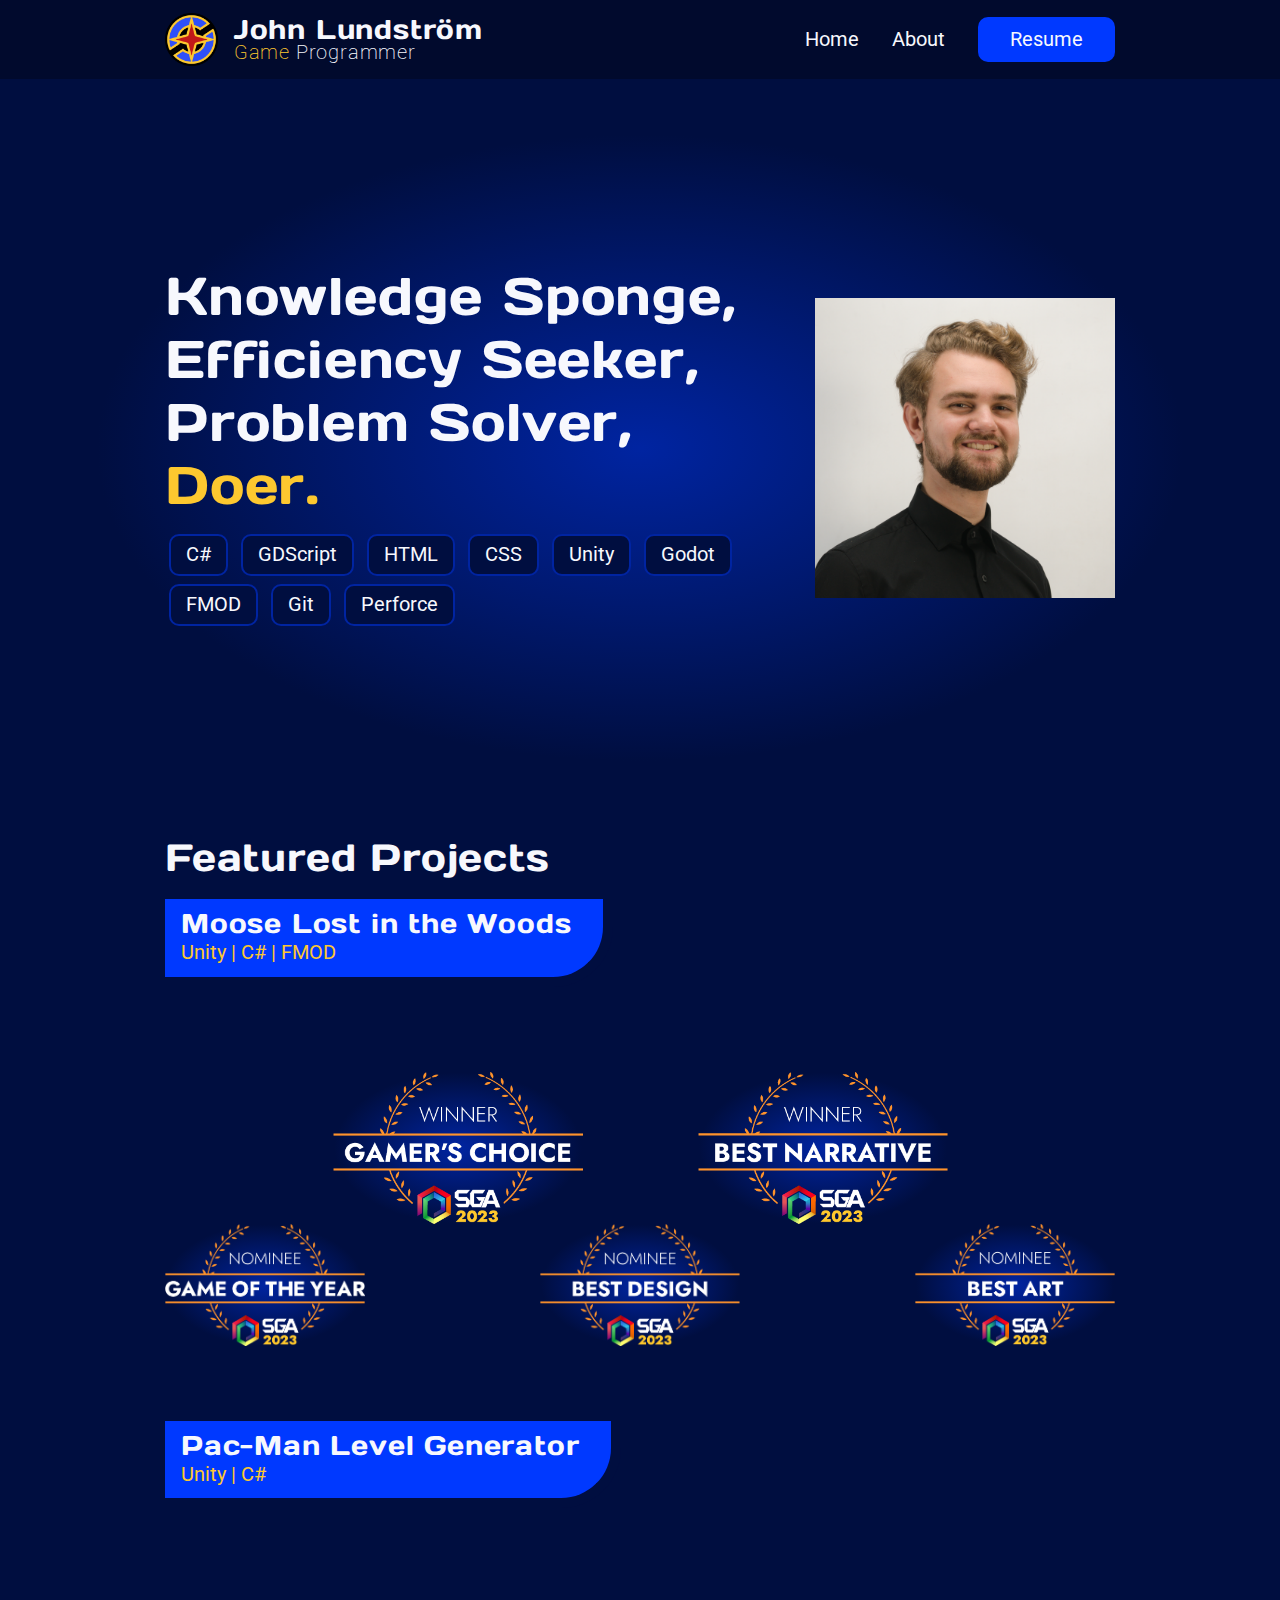
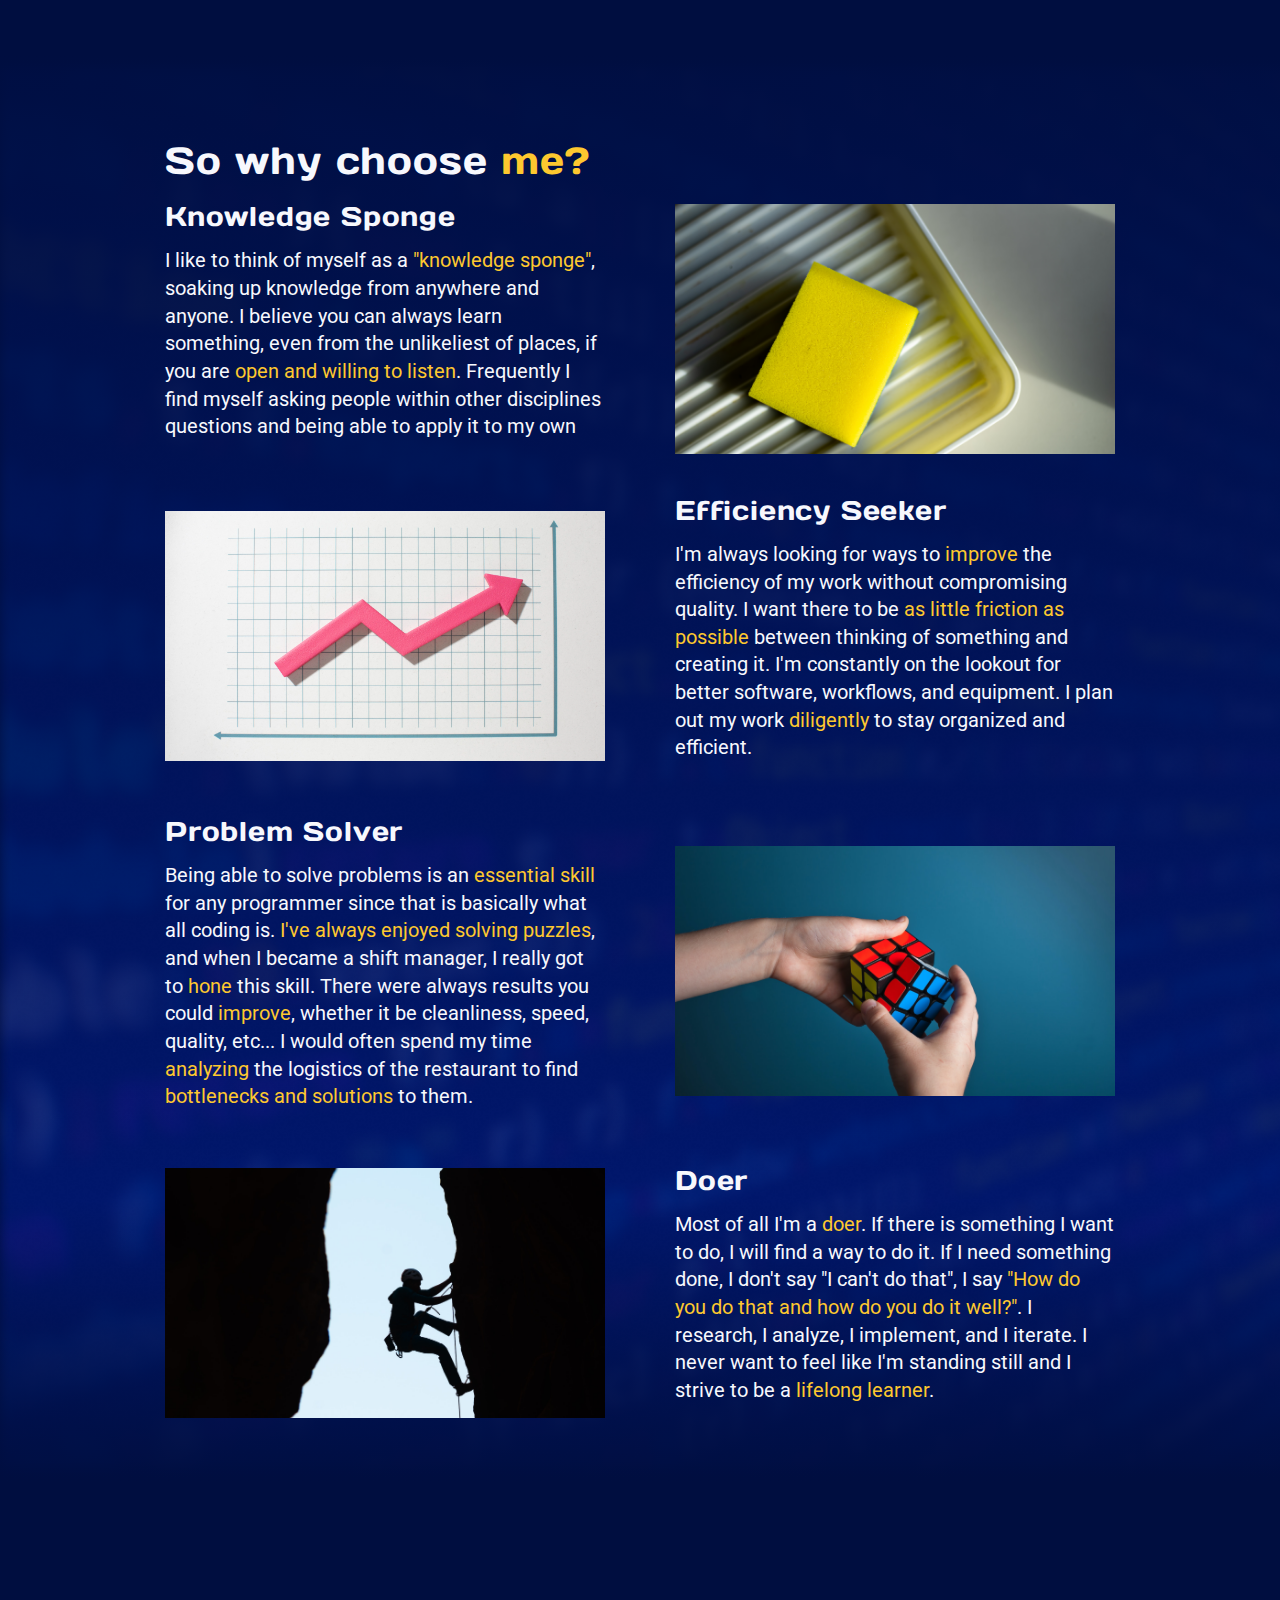
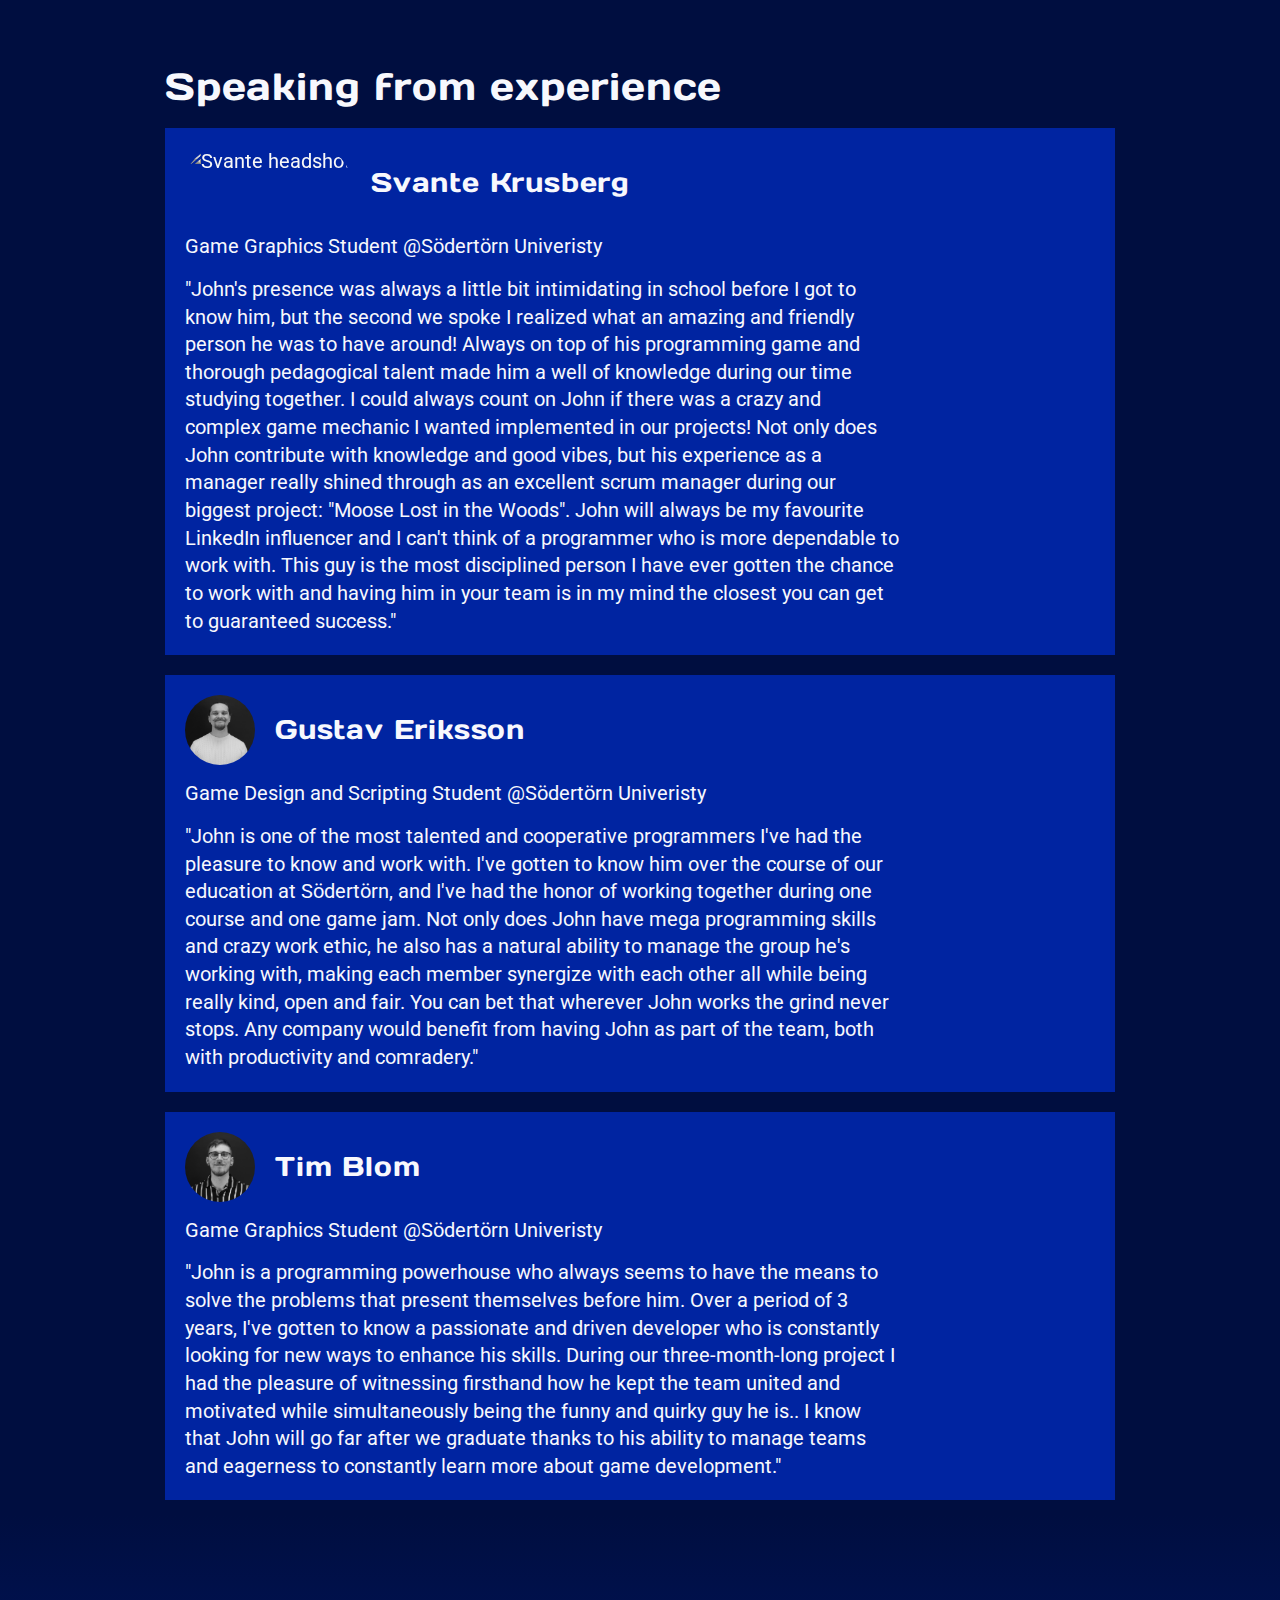
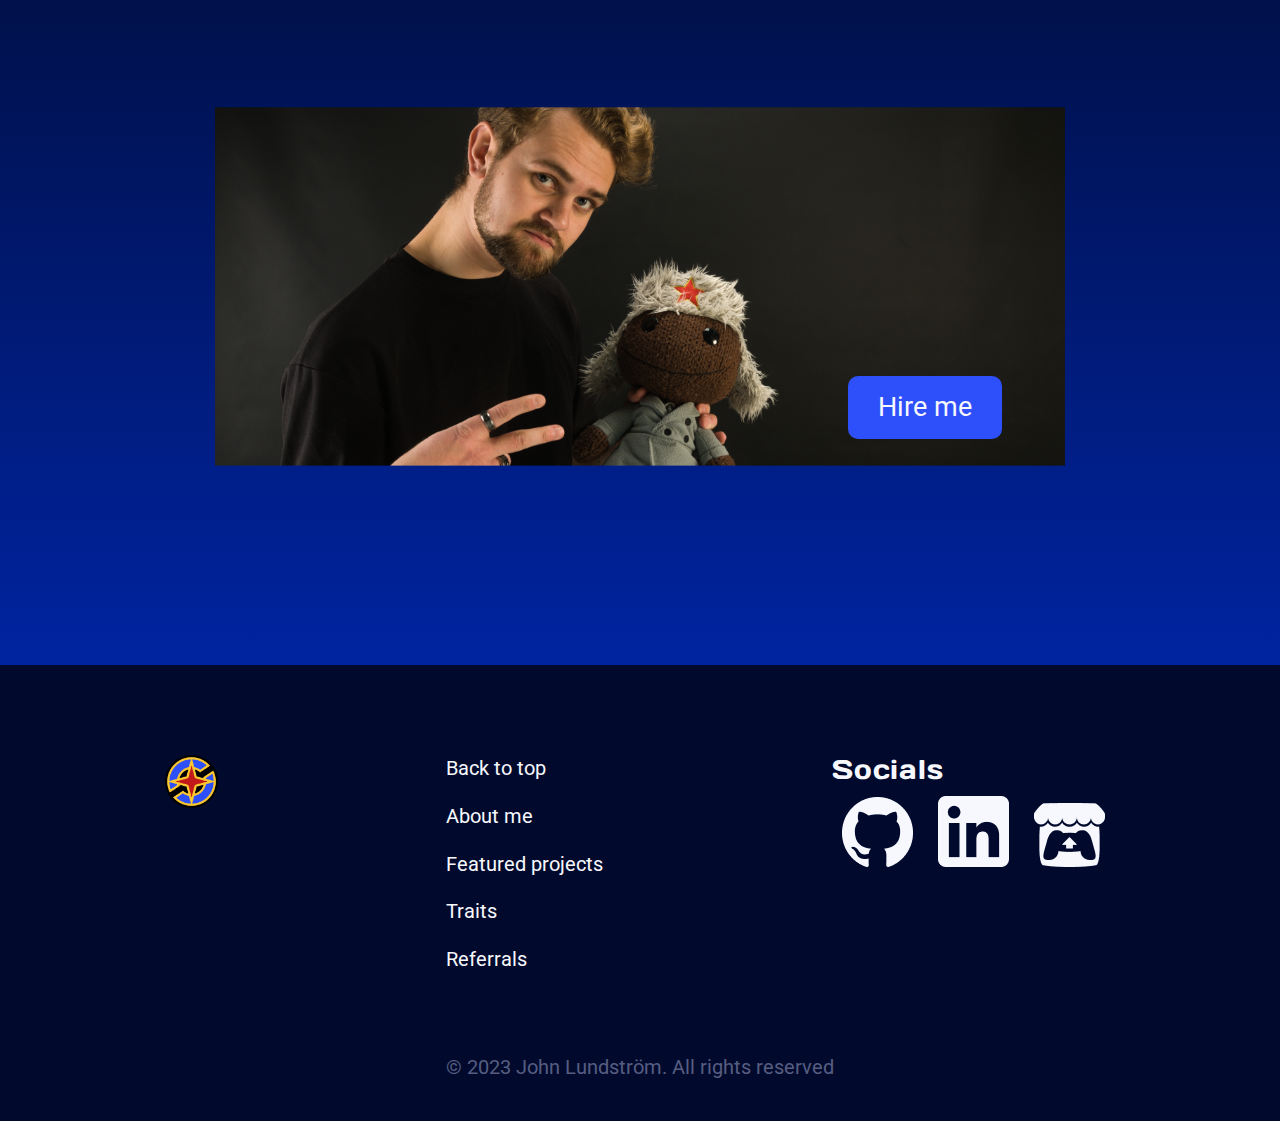
==== index.html @ 56e99b8e "Added Website files" ====
<!DOCTYPE html>
<html lang="en">
  <head>
    <meta charset="UTF-8" />
    <meta name="viewport" content="width=device-width, initial-scale=1.0" />
    <title>John Lundström | Game Programmer - Portfolio</title>
    <link rel="stylesheet" href="main.css" />
    <link rel="icon" type="img/x-icon" href="img/Jonicles_Favicon.png" />
  </head>
  <body>
    <header id="top">
      <div class="header-flex default-margin">
        <div class="header-left">
          <img
            class="logo"
            src="img/Jonicles_Favicon.png"
            alt="Jonicles Logo"
          />
          <h1>
            <a class="header-title">John Lundström</a>
            <a class="header-paragraph"><em>Game</em> Programmer</a>
          </h1>
        </div>
        <nav class="header-nav">
          <ul class="navigation-links">
            <li class="navigation-link" id="Home">
              <a class="nav-link-content" href="index.html">Home</a>
            </li>
            <li class="navigation-link" id="About">
              <a class="nav-link-content" href="about.html">About</a>
            </li>
            <li class="navigation-link" id="Resume">
              <a
                class="resume-button"
                href="Resume-John_Lundström.pdf"
                target="_blank"
                >Resume</a
              >
            </li>
          </ul>
        </nav>
      </div>
    </header>
    <main>
      <section class="hero-section">
        <div class="default-margin hero-flex">
          <div class="skills-container">
            <h2>
              <a class="main-value-words">Knowledge Sponge,</a>
              <a class="main-value-words">Efficiency Seeker,</a>
              <a class="main-value-words">Problem Solver,</a>
              <a class="main-value-words"><em>Doer.</em></a>
            </h2>
            <ul class="tech-exp-units">
              <li class="tech-exp-unit">C#</li>
              <li class="tech-exp-unit">GDScript</li>
              <li class="tech-exp-unit">HTML</li>
              <li class="tech-exp-unit">CSS</li>
              <li class="tech-exp-unit">Unity</li>
              <li class="tech-exp-unit">Godot</li>
              <li class="tech-exp-unit">FMOD</li>
              <li class="tech-exp-unit">Git</li>
              <li class="tech-exp-unit">Perforce</li>
            </ul>
          </div>
          <p class="backup-title">Game Programmer</p>
          <img
            class="headshot"
            src="img/John/John-Profile.png"
            alt="Photograph of a smiling John Lundström"
          />
          <p class="backup-name">John Lundström</p>
        </div>
      </section>
      <section class="featured-projects default-margin" id="featuredprojects">
        <h3>Featured Projects</h3>
        <ul class="project-list">
          <li class="project moose">
            <a href="mooselostinthewoods.html">
              <video class="featured-project-video" autoplay muted loop>
                <source src="vid/Moose-Project_Video.mp4" />
                Your browser does not support the video tag.
              </video>
              <div class="project-info">
                <h4 class="project-title">Moose Lost in the Woods</h4>
                <p class="project-tools">Unity | C# | FMOD</p>
              </div>
            </a>
            <div class="sga-prizes">
              <div class="sga-winners">
                <img
                  src="img/Misc/SGA-Gamers_Choice_Win.png"
                  alt="Gamer Choice Diploma"
                  class="sga-winner sga1"
                />
                <img
                  src="img/Misc/SGA-Best_Narrative_Win.png"
                  alt="Best Narrative Diploma"
                  class="sga-winner sga2"
                />
              </div>
              <div class="sga-nominees">
                <img
                  src="img/Misc/SGA-Game_of_the_Year_Nom.png"
                  alt="Game of the Year Diploma"
                  class="sga-nominee"
                />
                <img
                  src="img/Misc/SGA-Best_Design_Nom.png"
                  alt="Best Design Diploma"
                  class="sga-nominee"
                />
                <img
                  src="img/Misc/SGA-Best_Art_Nom.png"
                  alt="Best Art Diploma"
                  class="sga-nominee"
                />
              </div>
            </div>
          </li>
          <li class="project">
            <a href="pacmanlevelgenerator.html">
              <video class="featured-project-video" autoplay muted loop>
                <source src="vid/Pacman-Project_Video.mp4" />
                Your browser does not support the video tag.
              </video>
              <div class="project-info">
                <h4 class="project-title">Pac-Man Level Generator</h4>
                <p class="project-tools">Unity | C#</p>
              </div>
            </a>
          </li>
        </ul>
      </section>
      <section class="technical-experience">
        <div class="default-margin">
          <hr class="top-exp-margin" />
          <h3 class="tech-exp-header" id="skills">
            So why choose <em>me?</em>
          </h3>
          <div class="tech-exp-section">
            <div>
              <h4 class="tech-exp-sub-header">Knowledge Sponge</h4>
              <p class="tech-exp-paragraph">
                I like to think of myself as a <em>"knowledge sponge"</em>,
                soaking up knowledge from anywhere and anyone. I believe you can
                always learn something, even from the unlikeliest of places, if
                you are <em>open and willing to listen</em>. Frequently I find
                myself asking people within other disciplines questions and
                being able to apply it to my own
              </p>
            </div>
            <img
              src="img/Misc/Tech_Exp-Sponge.png"
              alt="Kitchen Sponge"
              class="tech-exp-picture"
            />
          </div>
          <div class="tech-exp-section">
            <img
              src="img/Misc/Tech_Exp-Efficiency.jpg"
              alt="Tredning Graph"
              class="tech-exp-picture"
            />
            <div>
              <h4 class="tech-exp-sub-header">Efficiency Seeker</h4>
              <p class="tech-exp-paragraph">
                I'm always looking for ways to <em>improve</em> the efficiency
                of my work without compromising quality. I want there to be
                <em>as little friction as possible</em> between thinking of
                something and creating it. I'm constantly on the lookout for
                better software, workflows, and equipment. I plan out my work
                <em>diligently</em> to stay organized and efficient.
              </p>
            </div>
          </div>
          <div class="tech-exp-section">
            <div>
              <h4 class="tech-exp-sub-header">Problem Solver</h4>
              <p class="tech-exp-paragraph">
                Being able to solve problems is an <em>essential skill</em> for
                any programmer since that is basically what all coding is.
                <em>I've always enjoyed solving puzzles</em>, and when I became
                a shift manager, I really got to <em>hone</em> this skill. There
                were always results you could <em>improve</em>, whether it be
                cleanliness, speed, quality, etc... I would often spend my time
                <em>analyzing</em> the logistics of the restaurant to find
                <em>bottlenecks and solutions</em> to them.
              </p>
            </div>
            <img
              src="img/Misc/Tech_Exp-Problem.jpg"
              alt="Person solving Rubik's Cube"
              class="tech-exp-picture"
            />
          </div>
          <div class="tech-exp-section">
            <img
              src="img/Misc/Tech_Exp-Climb.png"
              alt="Climber climbing a rock surface"
              class="tech-exp-picture"
            />
            <div>
              <h4 class="tech-exp-sub-header">Doer</h4>
              <p class="tech-exp-paragraph">
                Most of all I'm a <em>doer</em>. If there is something I want to
                do, I will find a way to do it. If I need something done, I
                don't say "I can't do that", I say
                <em>"How do you do that and how do you do it well?"</em>. I
                research, I analyze, I implement, and I iterate. I never want to
                feel like I'm standing still and I strive to be a
                <em>lifelong learner</em>.
              </p>
            </div>
          </div>
          <hr class="bottom-exp-margin" />
        </div>
      </section>
      <section class="referral-section default-margin" id="referrals">
        <h3>Speaking from experience</h3>
        <ul class="referral-list">
          <li class="referral-card first-card">
            <div class="referral-padding">
              <div class="referral-header">
                <img
                  src="img/Misc/Svante-Headshot.png"
                  alt="Svante headshot"
                  class="referral-pic"
                />
                <div class="referral-text">
                  <h4 class="referral-name">Svante Krusberg</h4>
                </div>
              </div>
              <div class="referral-occupation">
                Game Graphics Student @Södertörn Univeristy
              </div>
              <p class="referral-paragraph">
                "John's presence was always a little bit intimidating in school
                before I got to know him, but the second we spoke I realized
                what an amazing and friendly person he was to have around!
                Always on top of his programming game and thorough pedagogical
                talent made him a well of knowledge during our time studying
                together. I could always count on John if there was a crazy and
                complex game mechanic I wanted implemented in our projects! Not
                only does John contribute with knowledge and good vibes, but his
                experience as a manager really shined through as an excellent
                scrum manager during our biggest project: "Moose Lost in the
                Woods". John will always be my favourite LinkedIn influencer and
                I can't think of a programmer who is more dependable to work
                with. This guy is the most disciplined person I have ever gotten
                the chance to work with and having him in your team is in my
                mind the closest you can get to guaranteed success."
              </p>
            </div>
          </li>
          <li class="referral-card">
            <div class="referral-padding">
              <div class="referral-header">
                <img
                  src="img/Misc/Gustav-Headshot.png"
                  alt="Gustav headshot"
                  class="referral-pic"
                />
                <div class="referral-text">
                  <h4 class="referral-name">Gustav Eriksson</h4>
                </div>
              </div>
              <div class="referral-occupation">
                Game Design and Scripting Student @Södertörn Univeristy
              </div>
              <p class="referral-paragraph">
                "John is one of the most talented and cooperative programmers
                I've had the pleasure to know and work with. I've gotten to know
                him over the course of our education at Södertörn, and I've had
                the honor of working together during one course and one game
                jam. Not only does John have mega programming skills and crazy
                work ethic, he also has a natural ability to manage the group
                he's working with, making each member synergize with each other
                all while being really kind, open and fair. You can bet that
                wherever John works the grind never stops. Any company would
                benefit from having John as part of the team, both with
                productivity and comradery."
              </p>
            </div>
          </li>
          <li class="referral-card">
            <div class="referral-padding">
              <div class="referral-header">
                <img
                  src="img/Misc/Tim-Headshot.png"
                  alt="Tim headshot"
                  class="referral-pic"
                />
                <div class="referral-text">
                  <h4 class="referral-name">Tim Blom</h4>
                </div>
              </div>
              <div class="referral-occupation">
                Game Graphics Student @Södertörn Univeristy
              </div>
              <p class="referral-paragraph">
                "John is a programming powerhouse who always seems to have the
                means to solve the problems that present themselves before him.
                Over a period of 3 years, I've gotten to know a passionate and
                driven developer who is constantly looking for new ways to
                enhance his skills. During our three-month-long project I had
                the pleasure of witnessing firsthand how he kept the team united
                and motivated while simultaneously being the funny and quirky
                guy he is.. I know that John will go far after we graduate
                thanks to his ability to manage teams and eagerness to
                constantly learn more about game development."
              </p>
            </div>
          </li>
        </ul>
      </section>
      <section class="call-to-action">
        <div class="call-to-action-container default-margin">
          <img
            src="img/John/John-Sackboy.png"
            alt="John hanging out with a Sackboy plushie"
            class="call-to-action-pic"
          />
          <a
            href="Resume-John_Lundström.pdf"
            target="_blank"
            class="hire-me-button"
            >Hire me</a
          >
        </div>
      </section>
    </main>
    <footer>
      <div class="default-margin">
        <div class="footer-flex-container">
          <img
            src="img/Jonicles_Favicon.png"
            alt="Jonicles logo"
            class="logo footer-logo"
          />
          <nav class="footer-page-nav">
            <ul class="page-list">
              <li><a href="#top" class="footer-link">Back to top</a></li>
              <li><a href="about.html" class="footer-link">About me</a></li>
              <li>
                <a href="#featuredprojects" class="footer-link"
                  >Featured projects</a
                >
              </li>
              <li>
                <a href="#skills" class="footer-link">Traits</a>
              </li>
              <li><a href="#referrals" class="footer-link">Referrals</a></li>
            </ul>
          </nav>
          <!-- <nav class="footer-website-nav">
            <ul class="website-list"></ul>
          </nav> -->
          <div class="social-media">
            <h4 class="socials-title">Socials</h4>
            <nav class="socials-nav">
              <ul class="socials-list">
                <li>
                  <a
                    href="https://github.com/Jonicles"
                    target="_blank"
                    class="social-link"
                    ><img
                      class="social-icon"
                      src="img/Misc/Logo-Github.png"
                      alt="Github logo"
                  /></a>
                </li>
                <li>
                  <a
                    href="https://www.linkedin.com/in/johnlundstrom/"
                    target="_blank"
                    class="social-link"
                    ><img
                      class="social-icon"
                      src="img/Misc/Logo-Linkedin.png"
                      alt="Linkedin logo"
                  /></a>
                </li>
                <li>
                  <a
                    href="https://sir-jonicles.itch.io/"
                    target="_blank"
                    class="social-link"
                    ><img
                      class="social-icon"
                      src="img/Misc/Logo-Itch.io.png"
                      alt="Itch.io logo"
                  /></a>
                </li>
              </ul>
            </nav>
          </div>
        </div>
      </div>
      <div class="footer-copyright">
        <span class="no-break">© 2023 John Lundström.</span>
        <span class="no-break">All rights reserved</span>
      </div>
    </footer>
  </body>
</html>
---- main.css ----
/*
============================================================== 
IMPORTS 
==============================================================
*/
@import url("https://fonts.googleapis.com/css2?family=Days+One&display=swap");
@import url("https://fonts.googleapis.com/css2?family=Roboto&display=swap");
/*
============================================================== 
RESET 
==============================================================
*/
* {
  margin: 0;
  padding: 0;
  box-sizing: border-box;
}

html {
  scroll-behavior: smooth;
}

/*
============================================================== 
VARIABLES 
==============================================================
*/
:root {
  --color-header-footer: #010a2d;
  --color-text: #f7f8fd;
  --color-text-emphasis: #fdc82f;
  --color-primary: #0039ff;
  --color-primary-shade: #0024a1;
  --color-secondary: #565d81;
  --color-background: #000e40;

  --margin-techincal-exp: 65px;

  --max-width: 950px;

  --default-transition-time: 250ms;

  --fs-2: clamp(0.63rem, calc(0.83rem + -0.22vw), 0.78rem);
  --fs-1: clamp(0.88rem, calc(0.95rem + -0.08vw), 0.94rem);
  --fs0: clamp(1.13rem, calc(1.09rem + 0.18vw), 1.25rem);
  --fs1: clamp(1.35rem, calc(1.23rem + 0.6vw), 1.77rem);
  --fs2: clamp(1.62rem, calc(1.37rem + 1.26vw), 2.5rem);
  --fs3: clamp(1.94rem, calc(1.49rem + 2.27vw), 3.53rem);
  --fs4: clamp(2.33rem, calc(1.57rem + 3.81vw), 5rem);
  --fs5: clamp(2.8rem, calc(1.58rem + 6.09vw), 7.07rem);
}

/* 
==============================================================
DEFAULT FORMATTING 
==============================================================
*/
body {
  min-height: 100vh;
  display: flex;
  flex-direction: column;
  font-family: "Roboto", sans-serif;
  color: var(--color-text);
  font-size: var(--fs0);
  background-color: var(--color-background);
  line-height: 1.4;
}

h1,
h2,
h3,
h4,
h5,
h6 {
  font-family: "Days One", sans-serif;
  font-weight: 200;
  letter-spacing: 0.8px;
  line-height: 1.1;
}

h3 {
  font-size: var(--fs2);
  padding-top: 20px;
  padding-bottom: 20px;
}

h4 {
  font-size: var(--fs1);
}

em {
  font-style: normal;
  color: #fdc82f;
}

a {
  text-decoration: none;
  color: #f7f8fd;
}

section {
  margin-bottom: 75px;
}

.default-margin {
  width: var(--max-width);
  margin-inline: auto;
}

.secondary-links {
  color: #565d81;
  transition: all var(--default-transition-time);
}

.secondary-links:hover {
  color: var(--color-primary);
  transition: all var(--default-transition-time);
}

.backup-name,
.backup-title {
  font-size: var(--fs-1);
  white-space: nowrap;
  display: none;
  font-weight: 600;
  text-align: center;
  letter-spacing: 0.3rem;
  color: var(--color-text-emphasis);
  text-transform: uppercase;
}

.backup-name {
  margin-top: 20px;
}

.backup-title {
  margin-bottom: 20px;
}

/*
============================================================== 
HEADER 
==============================================================
*/
h1 {
  margin: 16px;
  line-height: 1;
}

.navigation-links {
  white-space: nowrap;
}

.navigation-link {
  list-style: none;
  display: inline-block;
  margin: 14px;
  margin-left: 28px;
  margin-right: 0px;
}

.nav-link-content {
  transition: all var(--default-transition-time);
}

.nav-link-content:hover {
  color: #565d81;
  transition: all var(--default-transition-time);
}

.header-flex {
  display: flex;
  justify-content: space-between;
  align-items: center;
}

header {
  background-color: var(--color-header-footer);
  margin-top: 0;
  width: 100%;
}

.header-left {
  display: flex;
  align-items: center;
}

.logo {
  height: var(--fs3);
}

.header-title {
  font-size: var(--fs1);
  white-space: nowrap;
  display: block;
}

.header-paragraph {
  font-family: "Roboto", sans-serif;
  font-size: var(--fs0);
  display: block;
}

.resume-button {
  background-color: var(--color-primary);
  border-radius: 10px;
  padding: 11px 32px;
  transition: all var(--default-transition-time);
}

.resume-button:hover {
  background-color: var(--color-primary-shade);
  color: var(--color-text);
  transition: all var(--default-transition-time);
}

/* 
==============================================================
HERO SECTION
==============================================================
*/

h2 {
  font-size: var(--fs3);
  margin-bottom: 16px;
  text-wrap: balance;
}

.main-value-words {
  display: block;
  margin-bottom: 5px;
}

.hero-section {
  display: flex;
  align-items: center;
  height: clamp(600px, 82vh, 775px);
  margin-bottom: 0;
  background-image: radial-gradient(#0024a1, #000e40 60%);
}

.hero-flex {
  display: flex;
  flex-direction: row;
  align-items: center;
  justify-content: space-around;
}

.hero-paragraph {
  text-wrap: balance;
  max-width: 65ch;
}

.headshot {
  height: 300px;
  width: auto;
  margin-left: 10px;
}

/* 
==============================================================
FEATURED PROJECTS SECTION
==============================================================
*/

.project-list {
  list-style: none;
}

.project {
  position: relative;
  margin-bottom: 25px;
  transition: all var(--default-transition-time);
  .project-info {
    transition: all var(--default-transition-time);
  }
}

.moose {
  margin-bottom: 75px;
}

.project:hover {
  outline: 5px dashed var(--color-primary);
  transition: all var(--default-transition-time);
  scale: 1.03;
  .project-info {
    background-color: var(--color-primary-shade);
    transition: all var(--default-transition-time);
    top: 0;
    left: 0;
  }
}

.project-info {
  padding: 10px 16px;
  padding-right: 32px;
  position: absolute;
  top: 0;
  left: 0;

  background-color: var(--color-primary);
  border-width: 10px;
  border-bottom-style: solid;
  border-right-style: solid;
  border-color: var(--color-background);
  border-bottom-right-radius: 60px;
}

.project-tools {
  color: var(--color-text-emphasis);
}

.sga-prizes {
  margin-top: 15px;
  display: flex;
  flex-direction: column;
}

.sga-winners {
  display: flex;
  text-align: center;
  justify-content: center;
  gap: 115px;
}

.sga-nominees {
  display: flex;
  justify-content: space-between;
}

.sga-winner,
.sga-nominee {
  display: inline-block;
  width: 250px;
  background-image: radial-gradient(
    var(--color-primary-shade),
    var(--color-background) 70%
  );
}

.sga-nominee {
  width: 200px;
}

.featured-project-video {
  width: var(--max-width);
  object-fit: cover;
  overflow: hidden;
}

/* 
==============================================================
TECHNICAL EXPERIENCE SECTION
==============================================================
*/

.technical-experience {
  background-image: linear-gradient(
      to bottom,
      var(--color-background) -5%,
      rgba(0, 0, 0, 0) 80%,
      var(--color-background) 100%
    ),
    url("img/Misc/Background-Code.png");

  background-repeat: no-repeat;
  background-size: cover;
}

.top-exp-margin {
  margin-bottom: var(--margin-techincal-exp);
  visibility: hidden;
}
.bottom-exp-margin {
  margin-top: var(--margin-techincal-exp);
  visibility: hidden;
}

.tech-exp-section {
  display: flex;
  justify-content: space-between;
  margin-bottom: 40px;
  align-items: center;
  gap: 20px;
}

.tech-exp-sub-header {
  margin-bottom: 15px;
}

.tech-exp-paragraph {
  max-width: 40ch;
  margin-bottom: 15px;
}

.tech-exp-picture {
  background-color: gray;
  width: 40ch;
  height: 250px;
  object-fit: cover;
}

.tech-exp-unit {
  font-size: var(--fs0);
  display: inline-block;
  white-space: nowrap;
  background-color: var(--color-background);
  border-radius: 10px;
  border-color: var(--color-primary-shade);
  border-width: 2px;
  border-style: solid;
  padding: 5px 15px;
  margin: 4px;
}

/* 
==============================================================
REFERRAL SECTION
==============================================================
*/

.referral-section {
  margin-top: 160px;
  margin-bottom: 0;
}

.referral-list {
  list-style-type: none;
  margin-bottom: 15px;
  display: flex;
  flex-direction: column;
  gap: 20px;
}

.referral-card {
  background-color: var(--color-primary-shade);
}

.referral-padding {
  padding: 20px;
}

.referral-header {
  display: flex;
  justify-content: flex-start;
  gap: 20px;
  align-items: center;
  margin-bottom: 15px;
}

.referral-pic {
  height: 70px;
  width: auto;
  border-radius: 500px;
  filter: grayscale(100%);
}

.referral-occupation {
  margin-bottom: 15px;
}

.referral-paragraph {
  max-width: 65ch;
}

/* 
==============================================================
CALL TO ACTION SECTION
==============================================================
*/

.call-to-action {
  height: 750px;

  background-image: linear-gradient(
    var(--color-background),
    var(--color-primary-shade)
  );
  display: flex;
  align-items: center;
  justify-content: center;
  margin-bottom: 0;
}

.call-to-action-container {
  text-align: center;
  position: relative;
}

.call-to-action-pic {
  object-fit: cover;
  width: calc(100% - 100px);
}

.hire-me-button {
  font-size: var(--fs1);
  white-space: nowrap;
  position: absolute;
  left: 80%;
  bottom: 10px;
  transform: translate(-50%, 0);
  padding: 12px 30px;
  background-color: #2e50fa;
  margin-bottom: 25px;
  border-radius: 10px;

  transition: all var(--default-transition-time);
}

.hire-me-button:hover {
  background-color: var(--color-primary-shade);
  padding: 18px 40px;
  transition: all var(--default-transition-time);
}

/* 
==============================================================
FOOTER
==============================================================
*/

footer {
  background-color: var(--color-header-footer);
  bottom: 0;
}

.footer-flex-container {
  padding-top: 90px;
  padding-bottom: 60px;
  display: flex;
  justify-content: space-between;
}

.page-list,
.website-list,
.socials-list {
  list-style-type: none;
}

.socials-list li {
  display: inline-block;
  padding: 10px;
}

.website-list li,
.page-list li {
  margin-bottom: 20px;
}

.footer-link {
  transition: all var(--default-transition-time);
}

.footer-link:hover {
  color: var(--color-secondary);
  transition: all var(--default-transition-time);
}

.social-link:hover {
  filter: invert(37%) sepia(43%) saturate(359%) hue-rotate(192deg)
    brightness(87%) contrast(87%);
  transition: all var(--default-transition-time);
}

.footer-copyright {
  color: var(--color-secondary);
  text-align: center;
  padding-bottom: 40px;
}

.no-break {
  white-space: nowrap;
}

/* 
==============================================================
MEDIA QUERIES
==============================================================
*/

@media screen and (max-width: 1000px) {
  .default-margin {
    width: auto;
    margin: auto 1.5rem;
  }

  .technical-experience {
    margin-top: 75px;
  }

  .hero-section {
    margin-top: 0;
  }

  /* -------HERO------- */

  .hero-flex {
    align-content: center;
  }

  h2,
  .hero-paragraph {
    margin-right: 0;
  }

  .featured-project-screenshot {
    width: 100%;
  }

  /* -------FEATURED PROJECTS------- */

  .featured-project-video {
    min-height: 350px;
    width: 100%;
  }

  .project-info {
    border-width: 8px;
  }

  .sga-winners {
    gap: 0;
    justify-content: space-evenly;
  }

  .sga-nominee {
    display: none;
  }

  /* -------CALL TO ACTION------- */

  .call-to-action-pic {
    width: 100%;
    min-height: 300px;
  }
}

@media screen and (max-width: 768px) {
  /* -------HEADER------- */

  h1 {
    margin-left: 0;
  }

  .logo {
    display: none;
  }

  /* -------HERO------- */

  .headshot {
    margin: 20px;
    height: 200px;
  }

  .skills-container {
    display: flex;
    flex-direction: column;
    align-items: center;
  }

  .hero-flex {
    flex-direction: column-reverse;
  }

  .tech-exp-units {
    display: inline-block;
    max-width: 700px;
    text-wrap: balance;
    text-align: center;
  }

  .tech-exp-unit {
    font-size: var(--fs-1);
  }
  /* -------TECH EXP------- */

  .tech-exp-picture {
    display: none;
  }

  .tech-exp-paragraph {
    max-width: none;
  }
}

@media screen and (max-width: 624px) {
  /* -------HEADER------- */

  .header-left {
    display: none;
  }

  .navigation-link {
    margin-inline: auto;
    display: inline;
    margin-inline: 0;
  }

  .header-nav {
    width: 100%;
  }

  .navigation-links {
    display: flex;
    flex-direction: row;
    justify-content: space-around;
  }
  .resume-button {
    padding: 8px 24px;
  }
  .navigation-link:nth-of-type(1) {
    order: 1;
  }
  .navigation-link:nth-of-type(2) {
    order: 3;
  }
  .navigation-link:nth-of-type(3) {
    order: 2;
  }

  /* -------HERO------- */

  .backup-name,
  .backup-title {
    display: inline-block;
  }

  .hero-paragraph {
    display: none;
  }

  /* -------FEATURED PROJECTS------- */

  .sga-prizes {
    margin-top: 5px;
  }
  .sga-winner {
    width: 175px;
  }

  .moose {
    margin-bottom: 40px;
  }

  /* -------CALL TO ACTION------- */

  .hire-me-button {
    left: 50%;
    font-size: var(--fs0);
    padding: 8px 25px;
  }

  .hire-me-button:hover {
    padding: 14px 35px;
  }

  /* -------FOOTER------- */

  .footer-flex-container {
    flex-direction: column;
    gap: 30px;
  }
}

@media screen and (max-width: 425px) {
  /* -------HEADER------- */

  .navigation-links {
    font-size: var(--fs-1);
  }

  /* -------HERO------- */

  .backup-name,
  .backup-title {
    font-size: var(--fs-2);
  }

  h2 {
    font-size: var(--fs1);
  }

  .tech-exp-unit {
    font-size: var(--fs-2);
  }

  /* -------FEATURED PROJECTS------- */

  .sga-winner {
    width: 110px;
  }
}
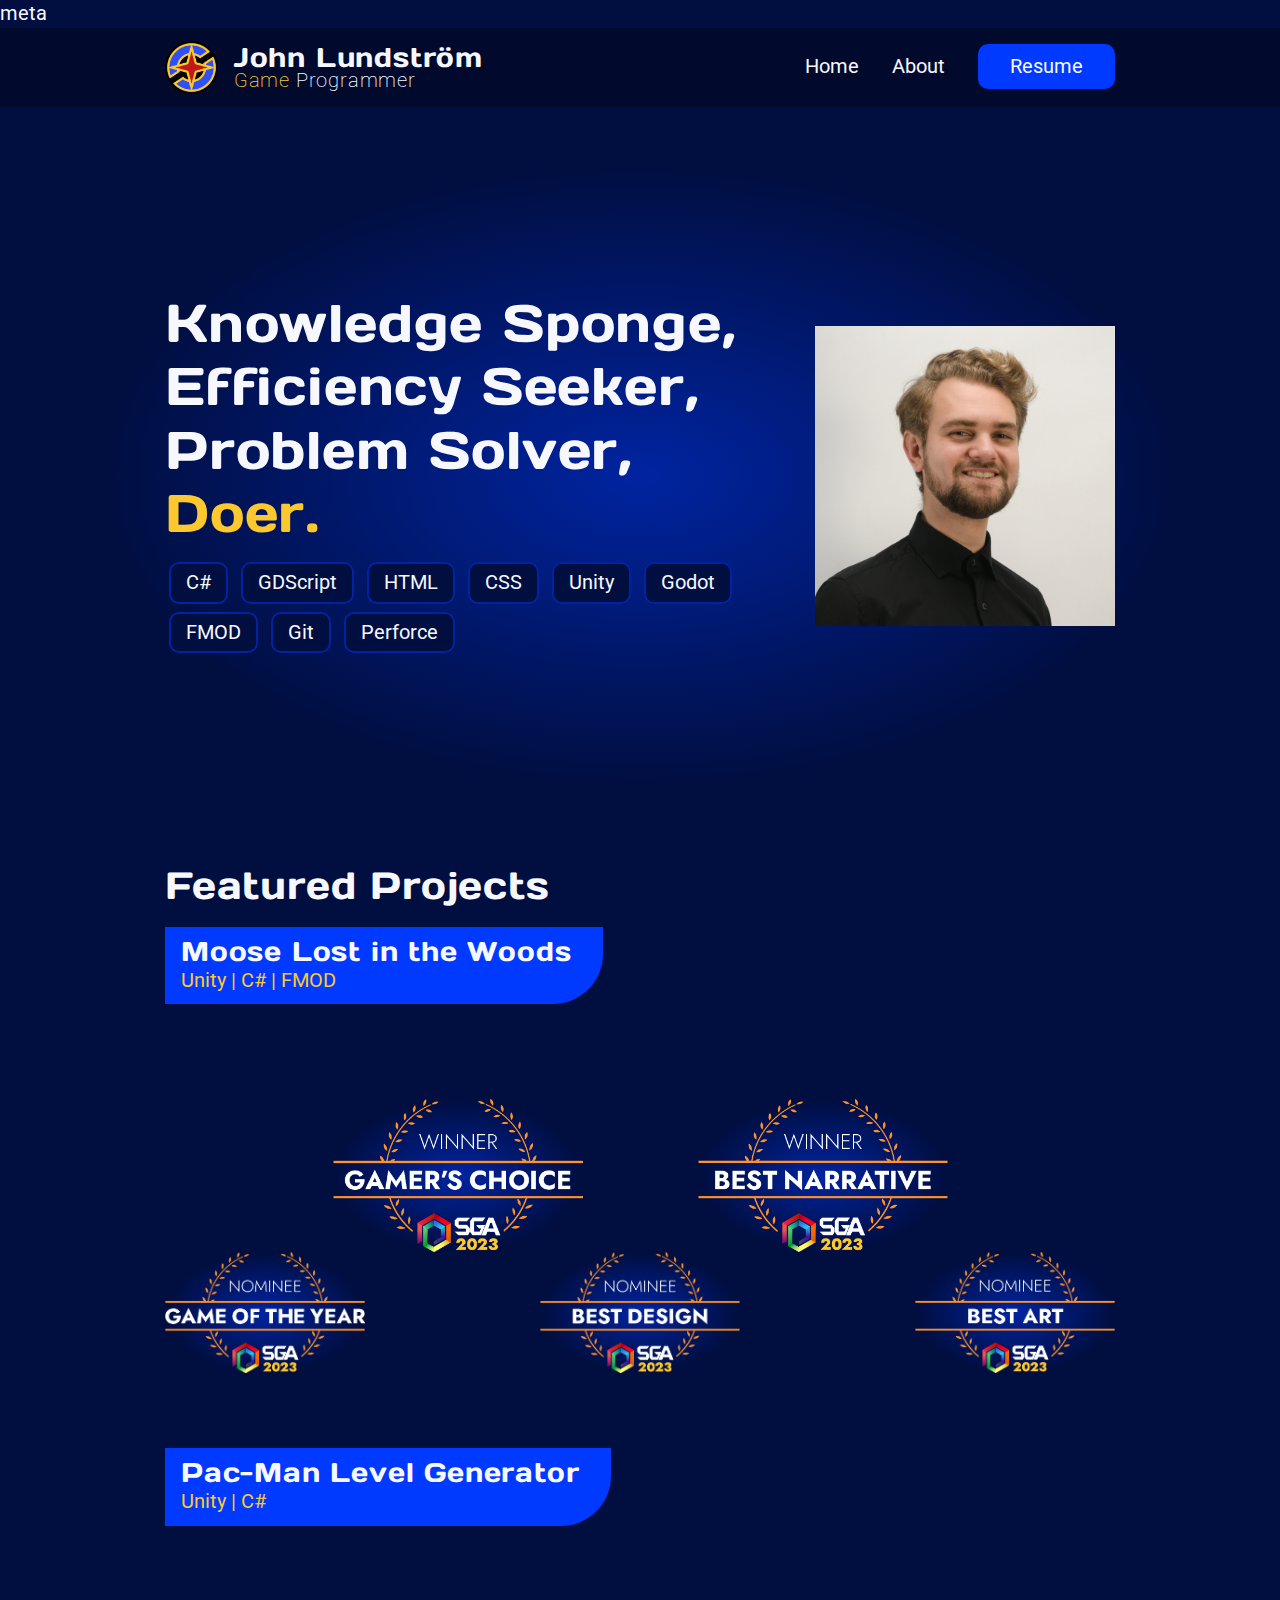
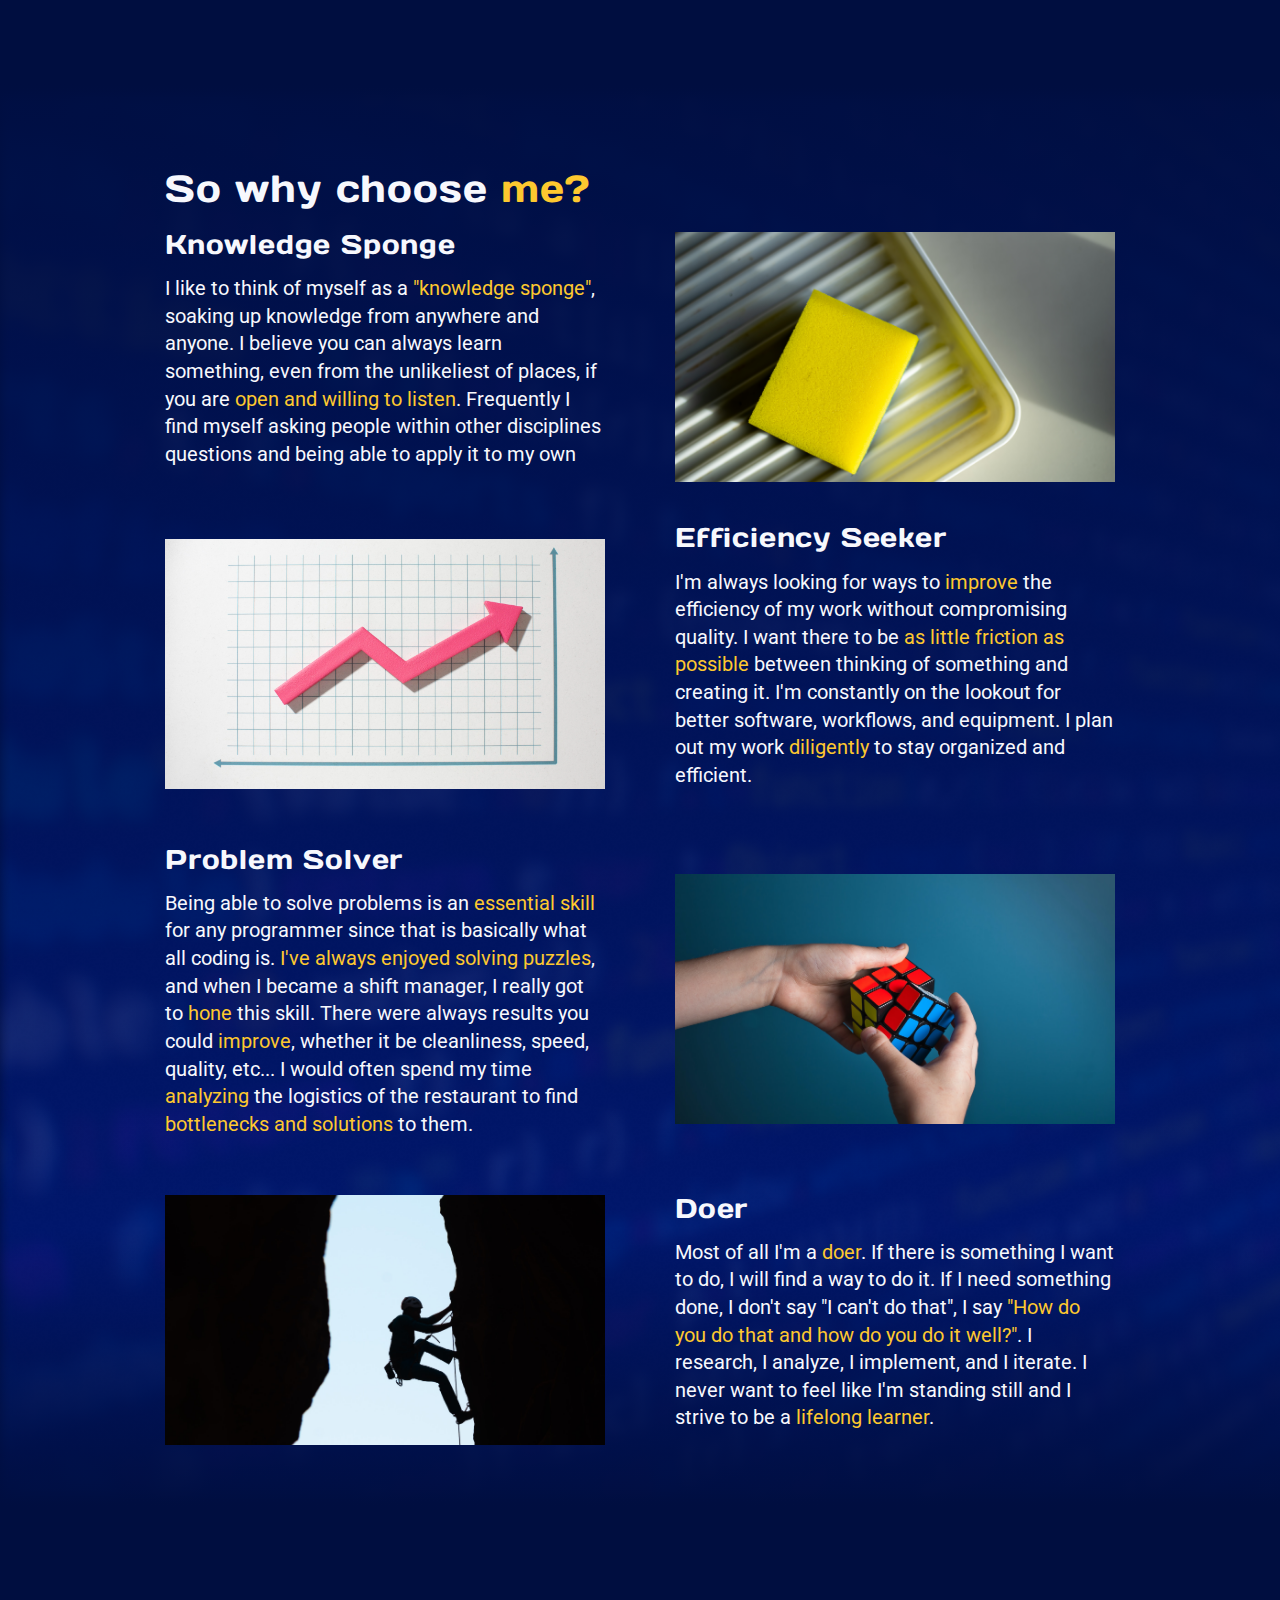
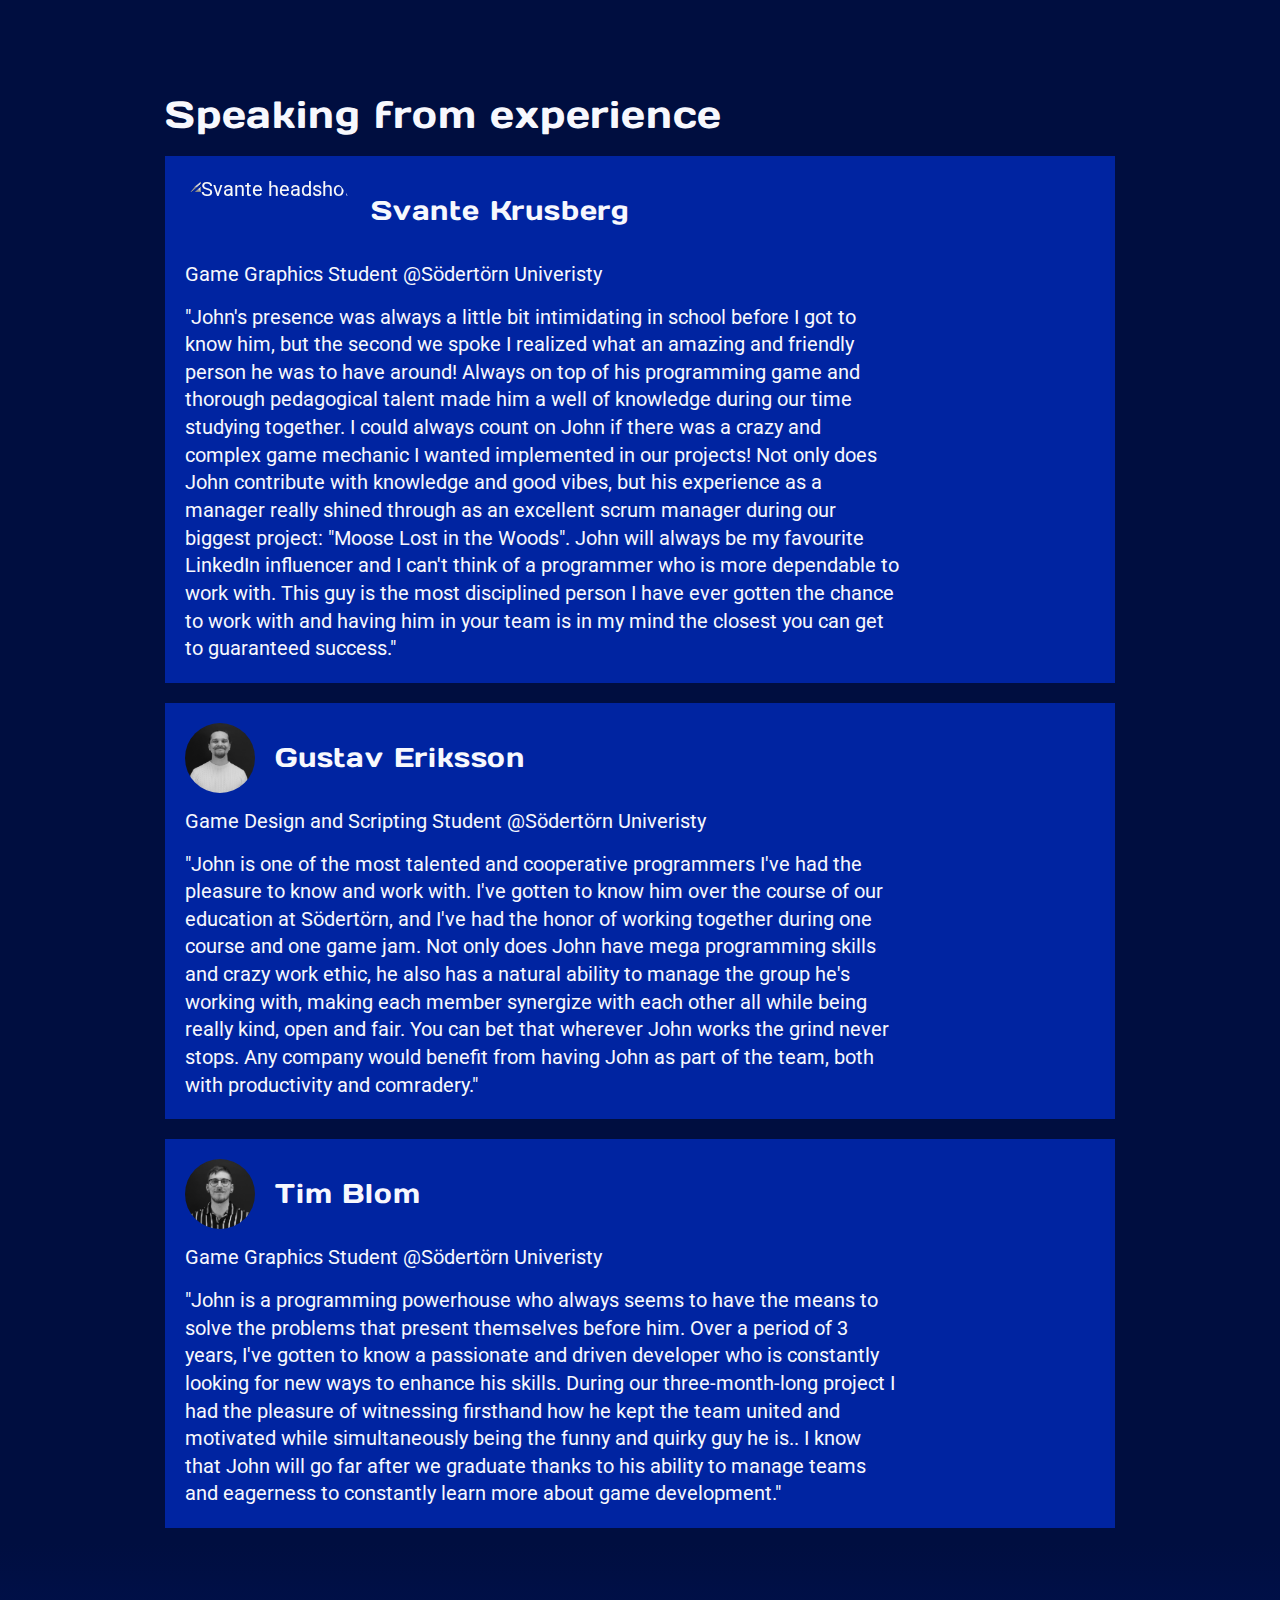
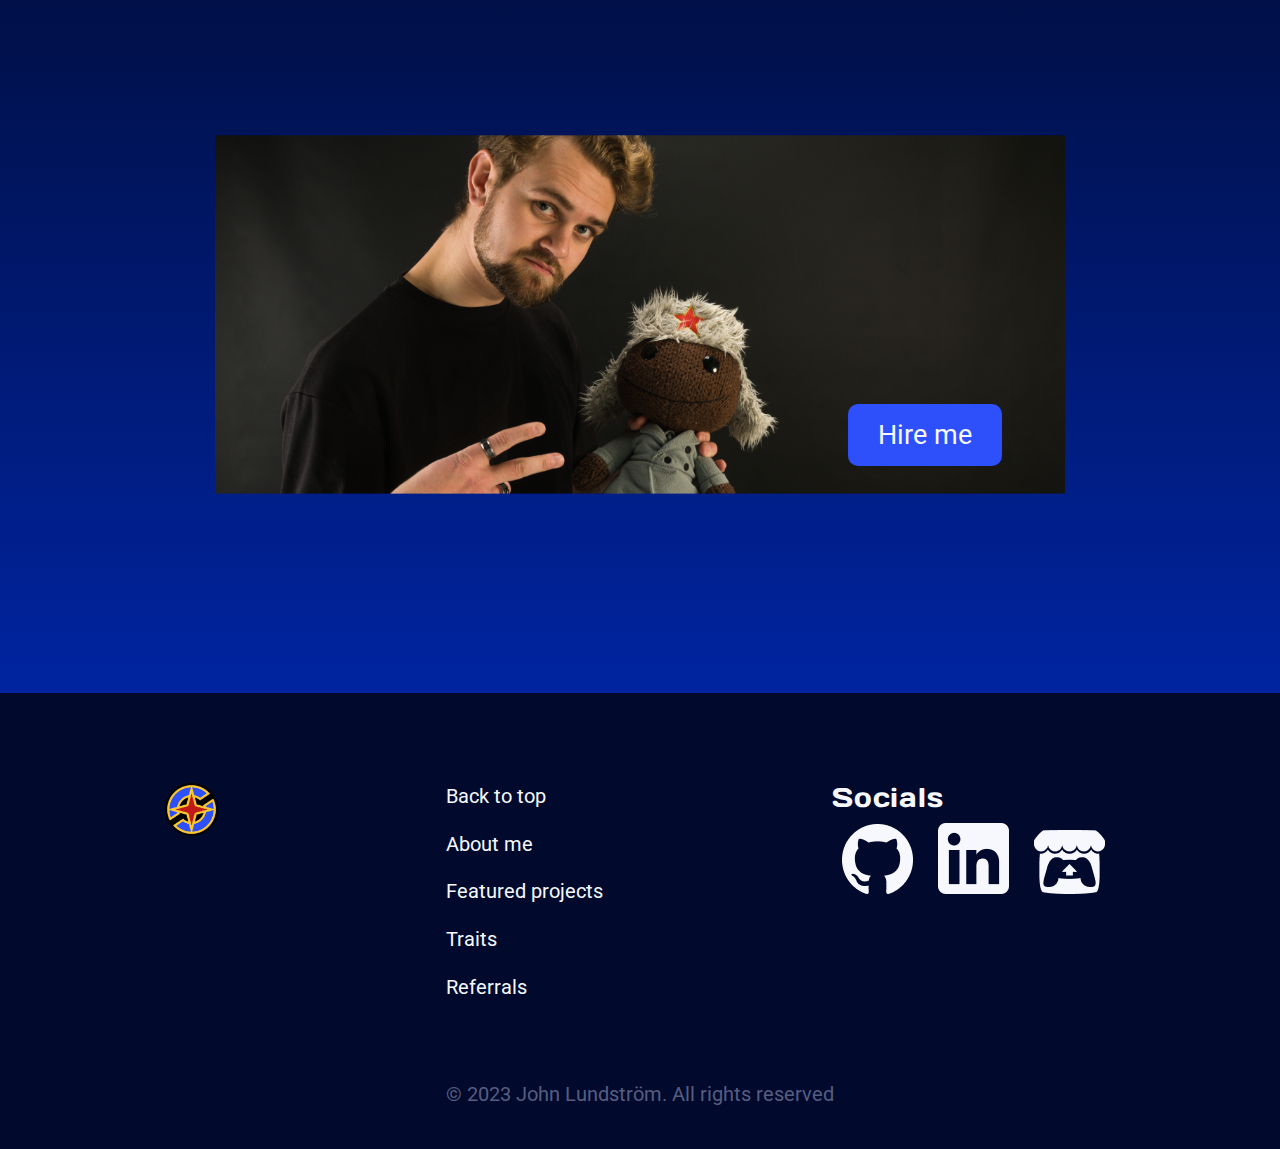
==== commit d2966e3b: "Added meta tags for description and keywords" ====
--- a/index.html
+++ b/index.html
@@ -3,6 +3,15 @@
   <head>
     <meta charset="UTF-8" />
     <meta name="viewport" content="width=device-width, initial-scale=1.0" />
+    <meta
+      name="description"
+      content="Game programmer looking for an internship 2024. Here you can find out more about me and my projects"
+    />
+    <meta
+      name="keywords"
+      content="Game Programmer, Programmer, Portfolio, Game Developer, Gameplay Programmer, Student, John Lundström"
+    />
+    meta
     <title>John Lundström | Game Programmer - Portfolio</title>
     <link rel="stylesheet" href="main.css" />
     <link rel="icon" type="img/x-icon" href="img/Jonicles_Favicon.png" />
--- a/main.css
+++ b/main.css
@@ -234,7 +234,7 @@
 .hero-section {
   display: flex;
   align-items: center;
-  height: clamp(600px, 82vh, 775px);
+  height: clamp(650px, 82vh, 775px);
   margin-bottom: 0;
   background-image: radial-gradient(#0024a1, #000e40 60%);
 }
@@ -775,7 +775,7 @@
 
   .backup-name,
   .backup-title {
-    font-size: var(--fs-2);
+    font-size: var(--fs-1);
   }
 
   h2 {
@@ -783,7 +783,7 @@
   }
 
   .tech-exp-unit {
-    font-size: var(--fs-2);
+    font-size: var(--fs-1);
   }
 
   /* -------FEATURED PROJECTS------- */
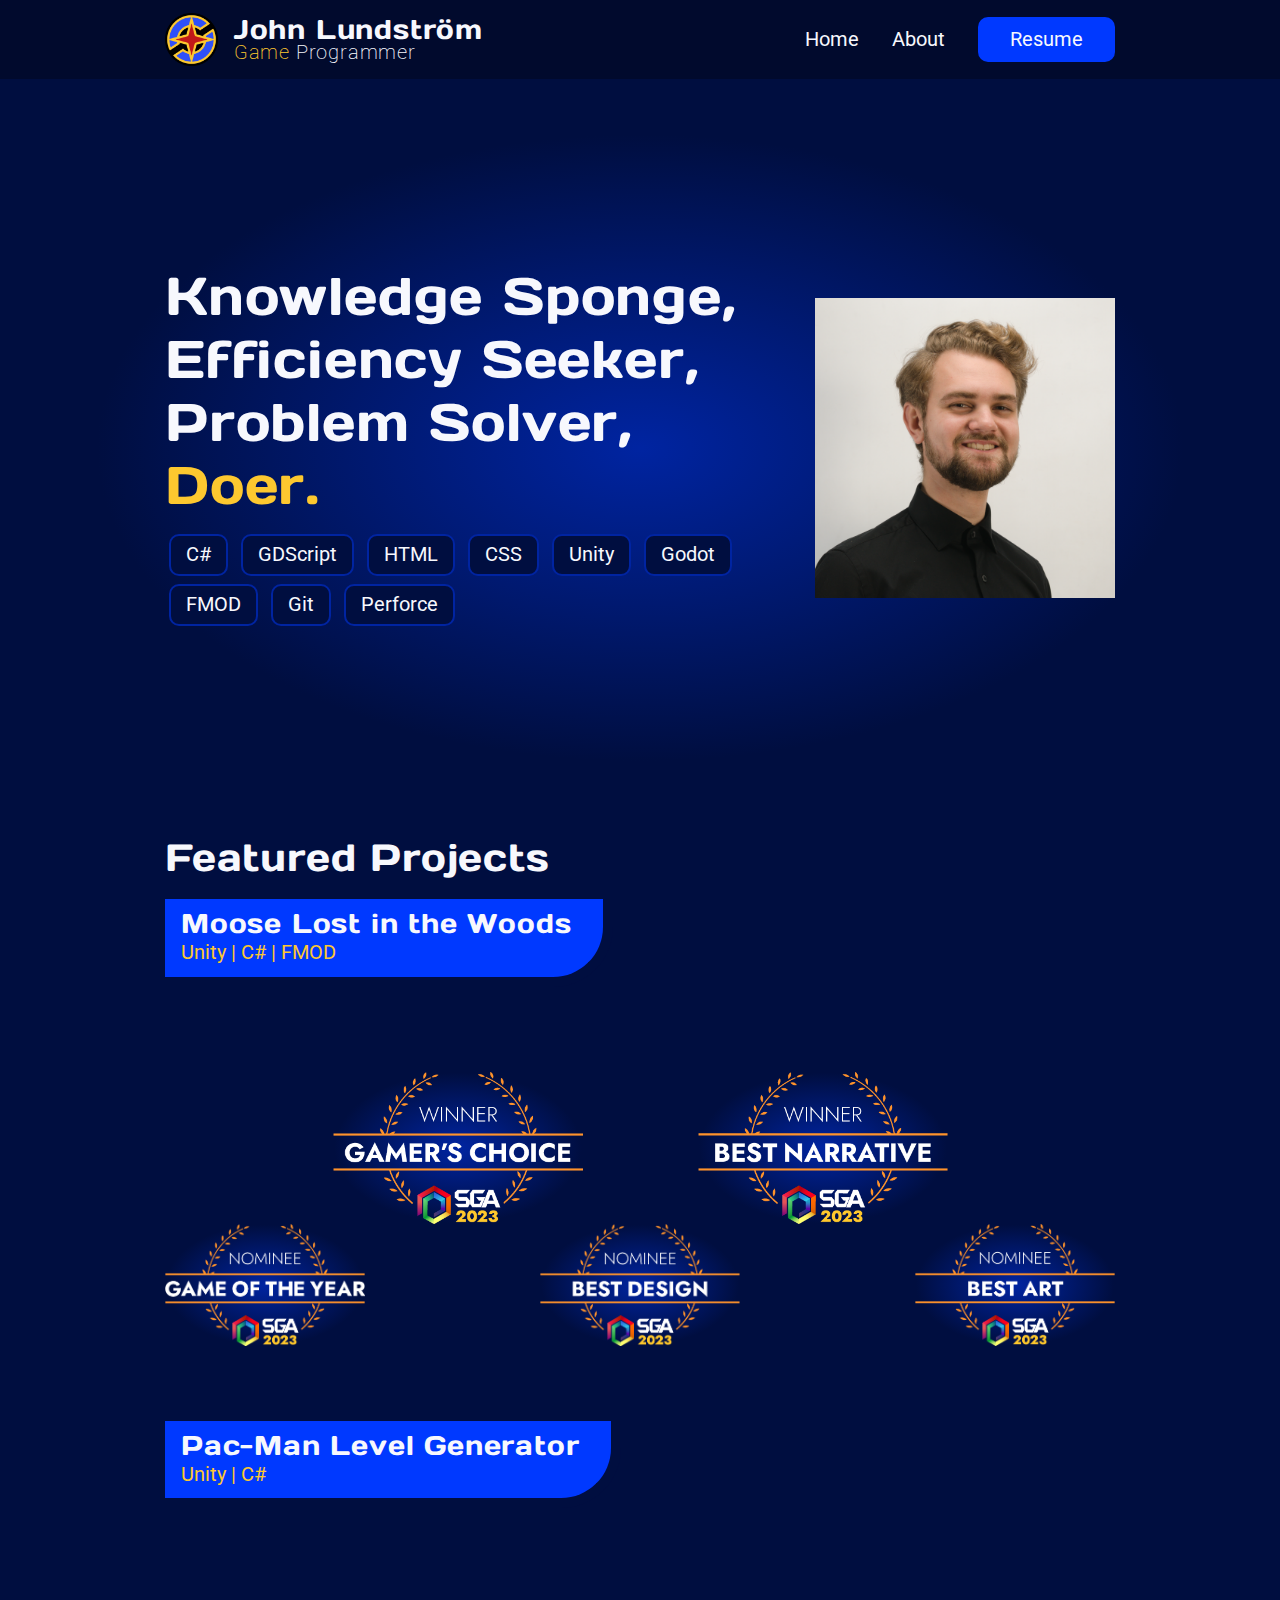
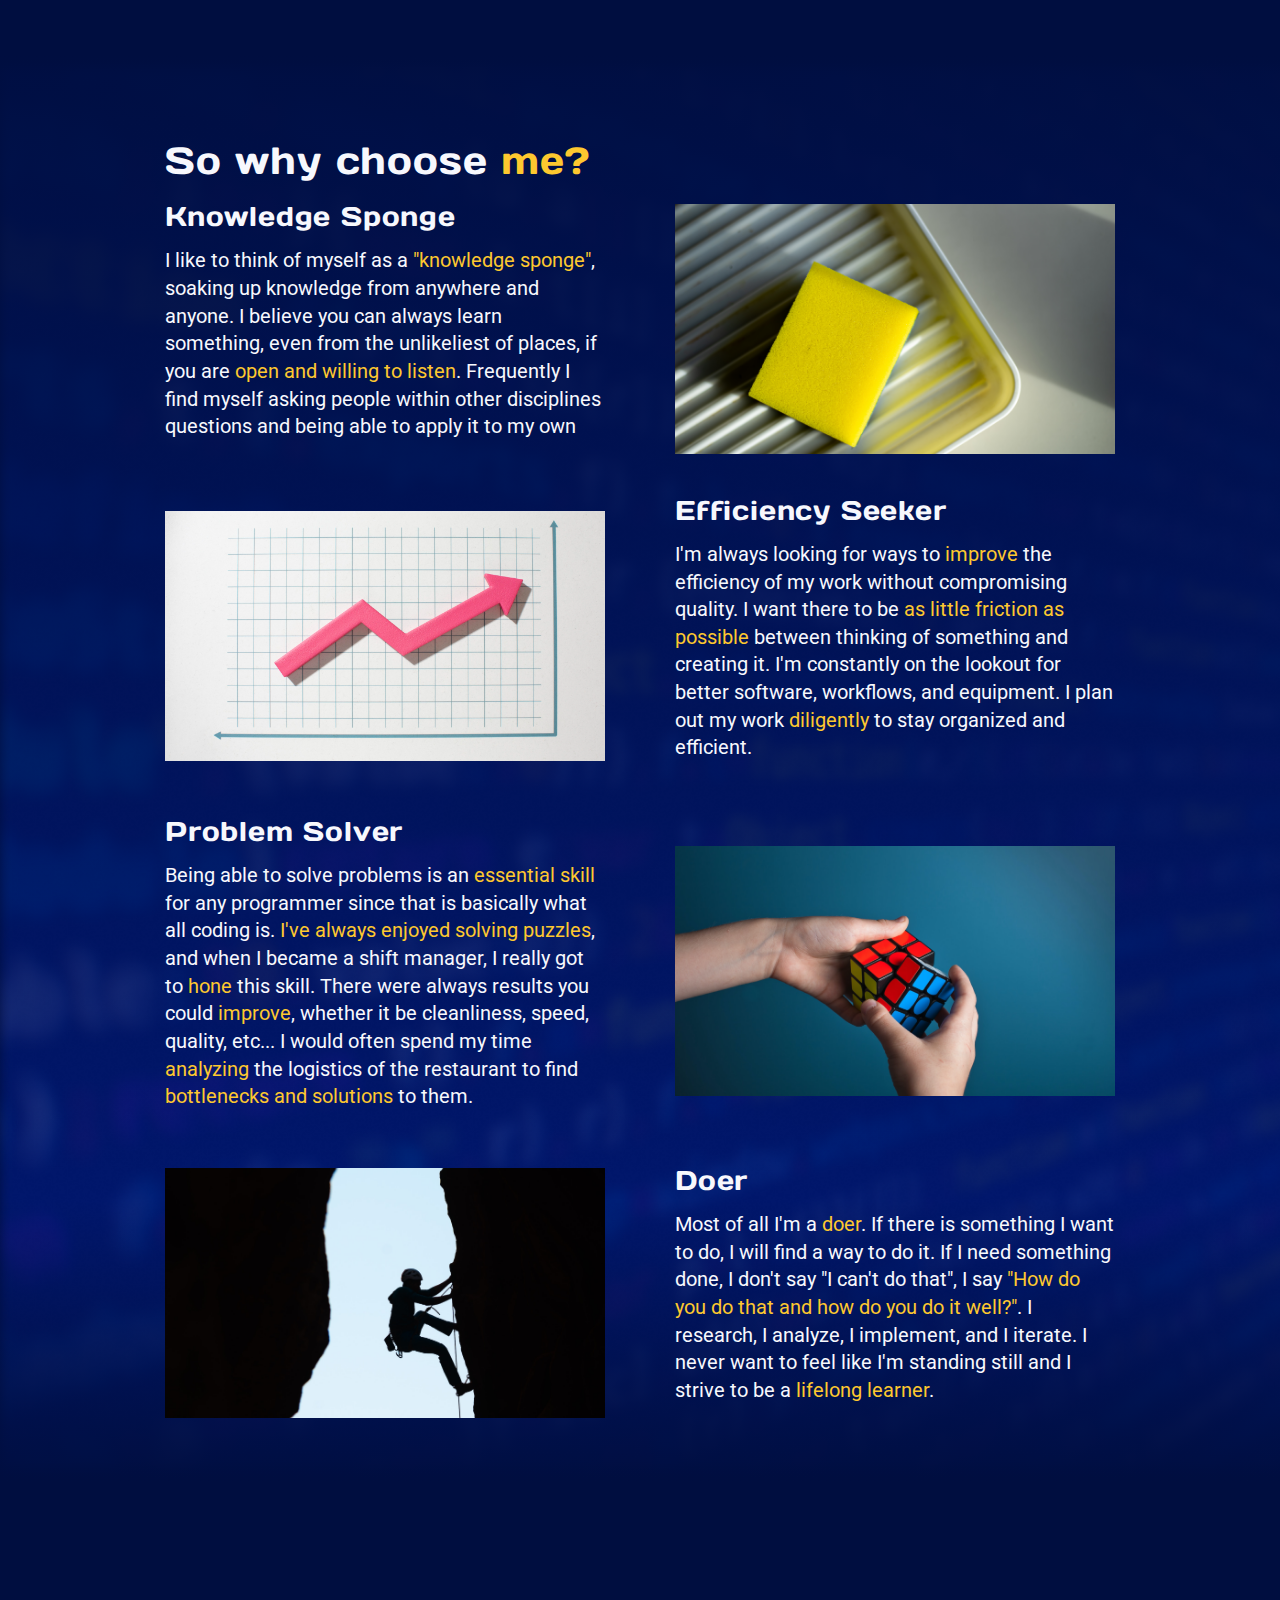
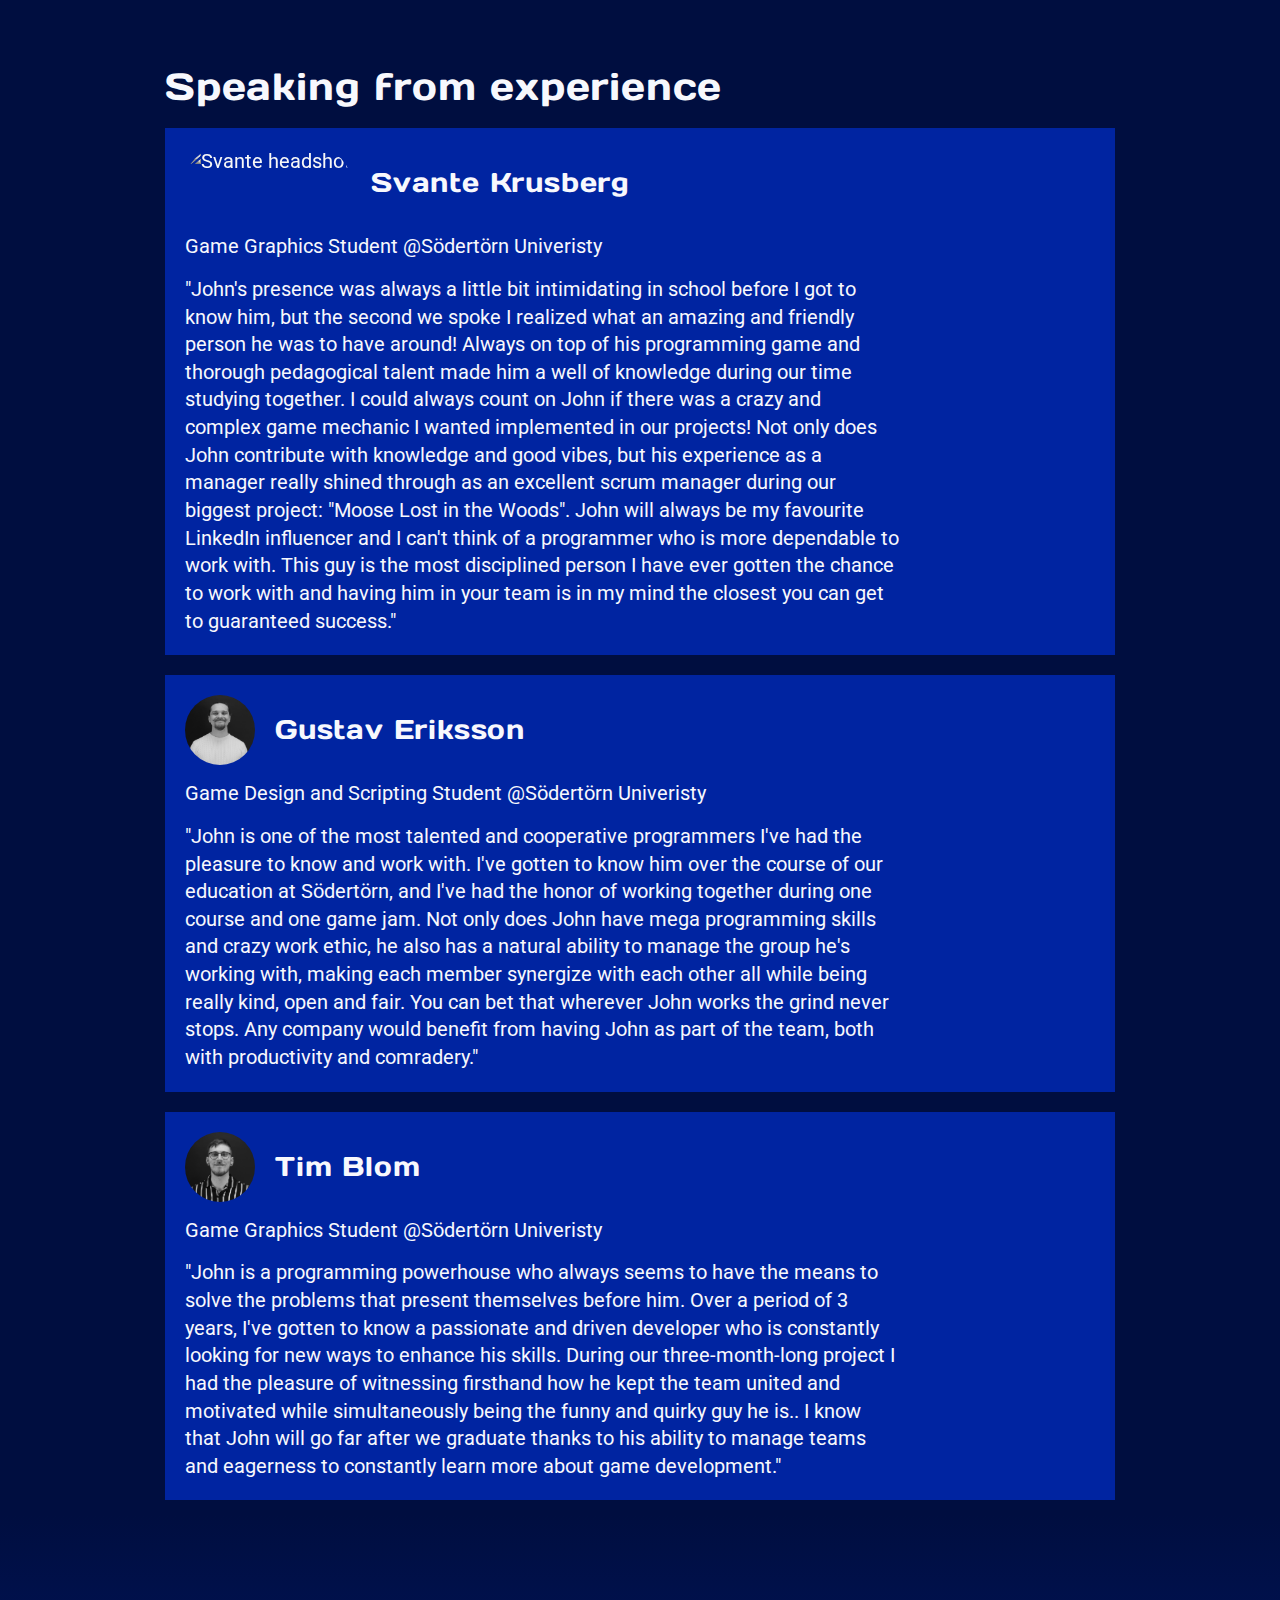
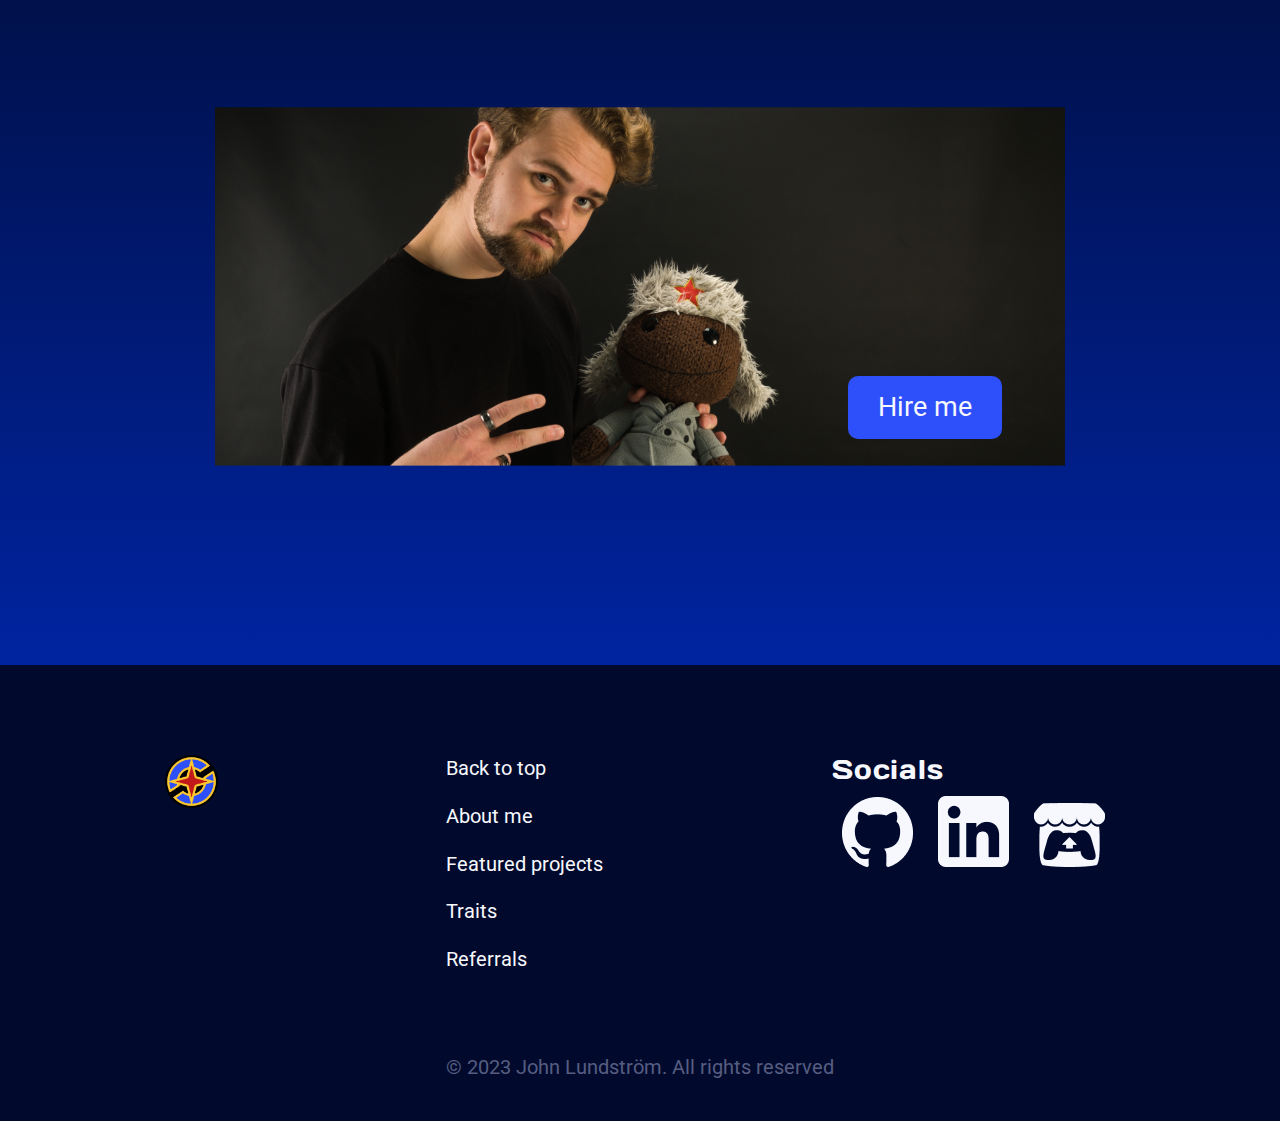
==== commit 47e7f93d: "removed meta text" ====
--- a/index.html
+++ b/index.html
@@ -11,7 +11,6 @@
       name="keywords"
       content="Game Programmer, Programmer, Portfolio, Game Developer, Gameplay Programmer, Student, John Lundström"
     />
-    meta
     <title>John Lundström | Game Programmer - Portfolio</title>
     <link rel="stylesheet" href="main.css" />
     <link rel="icon" type="img/x-icon" href="img/Jonicles_Favicon.png" />
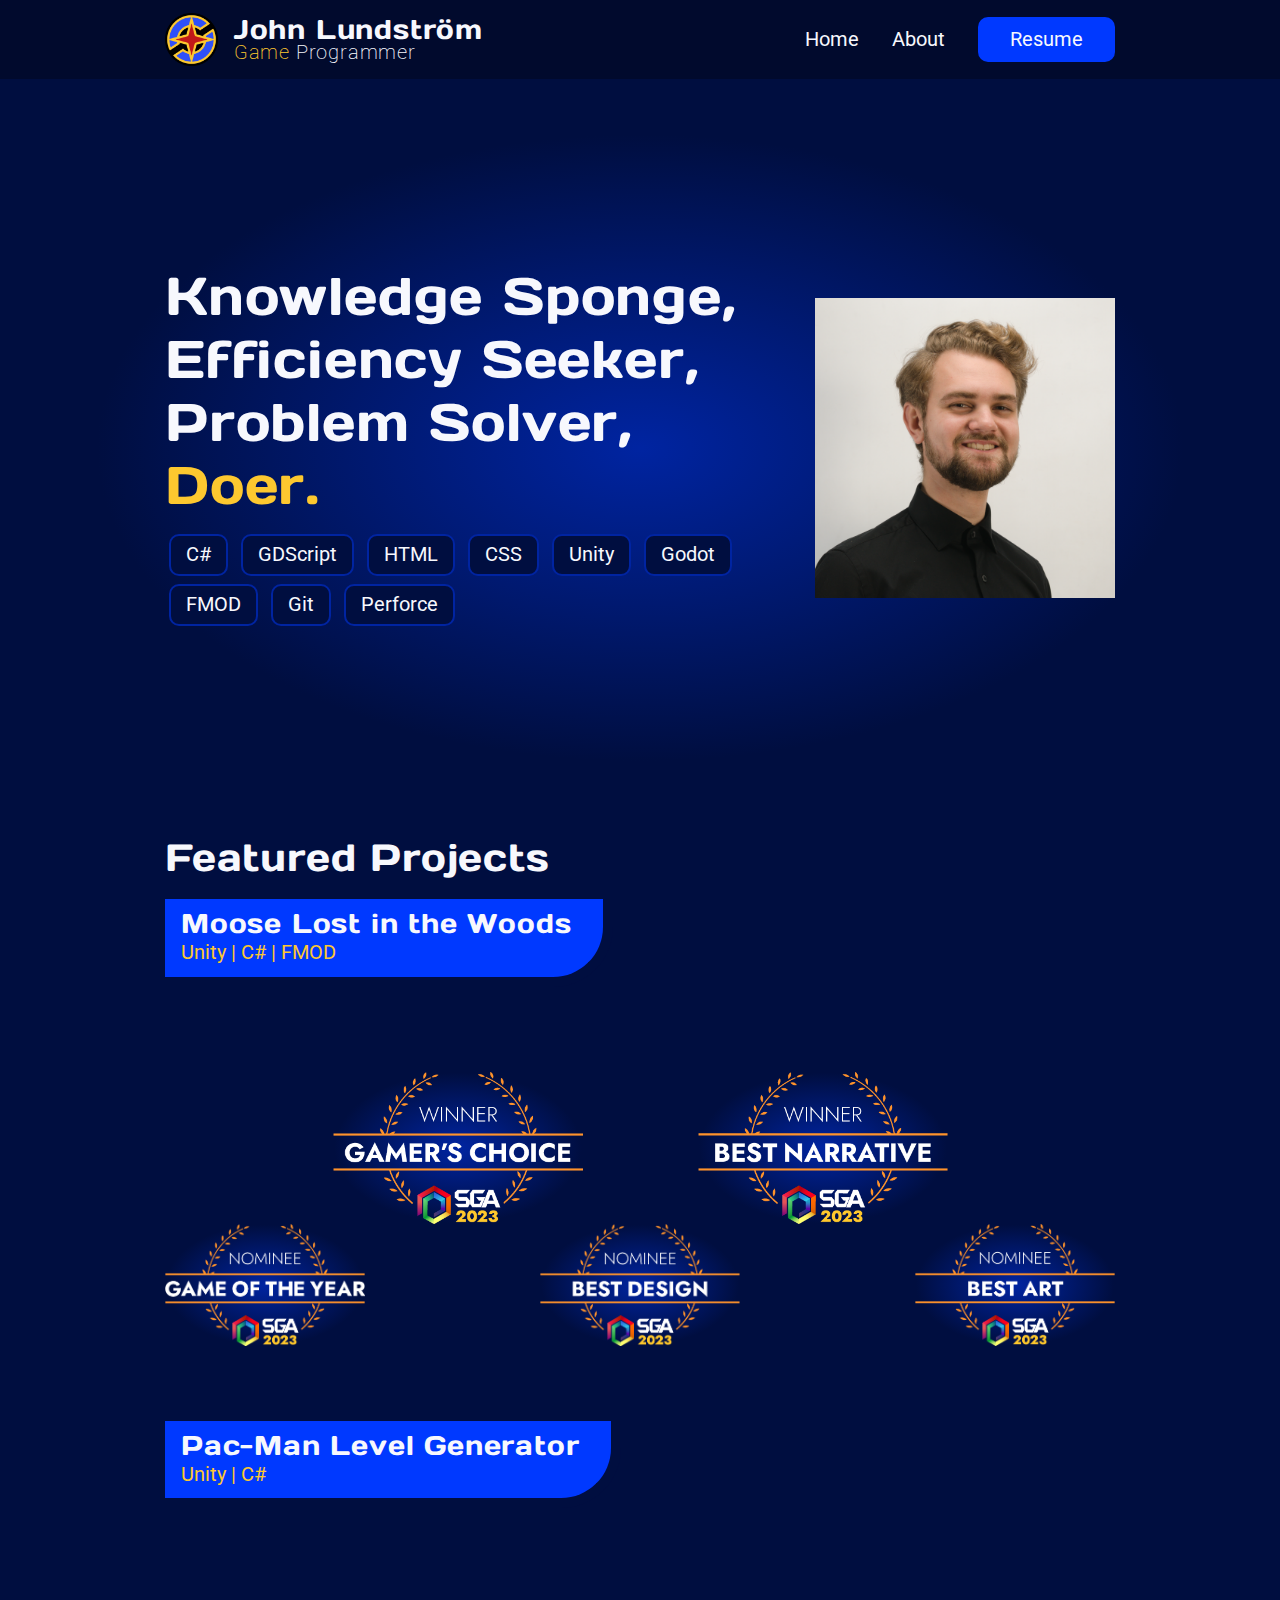
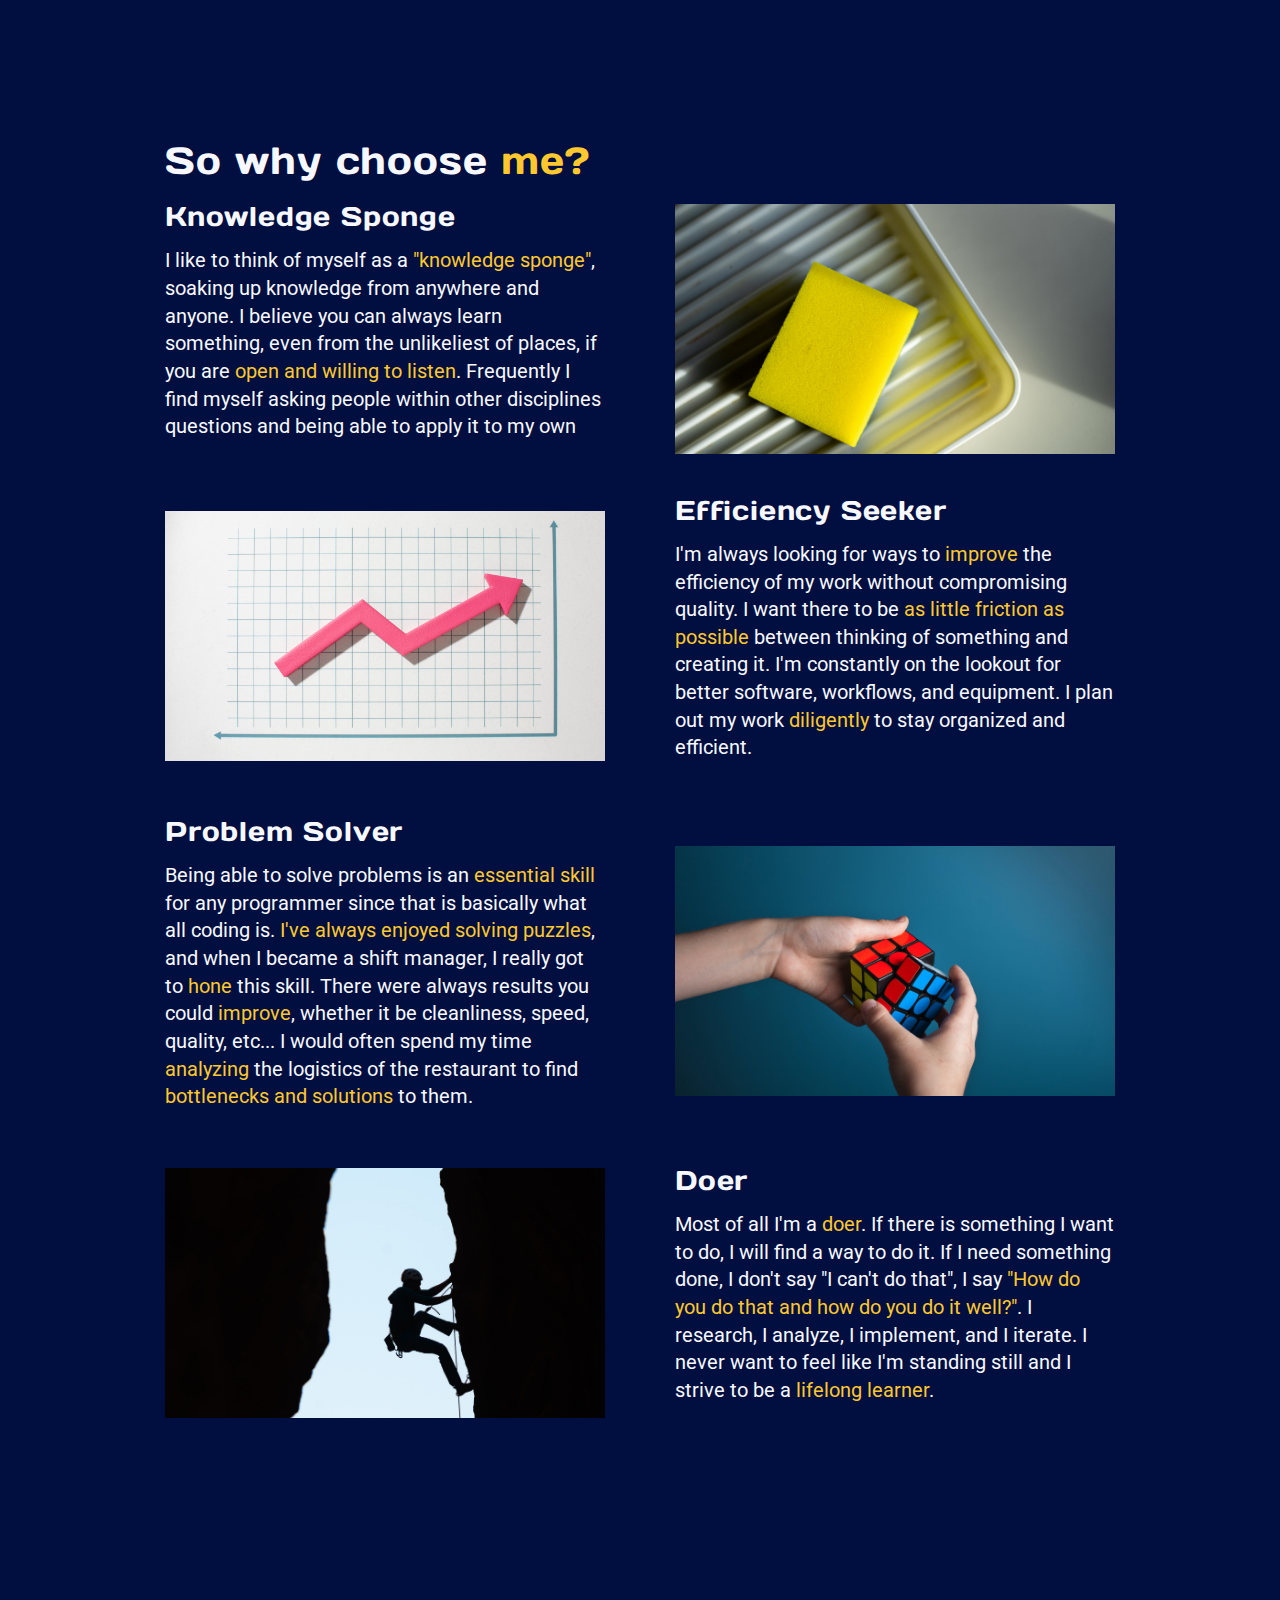
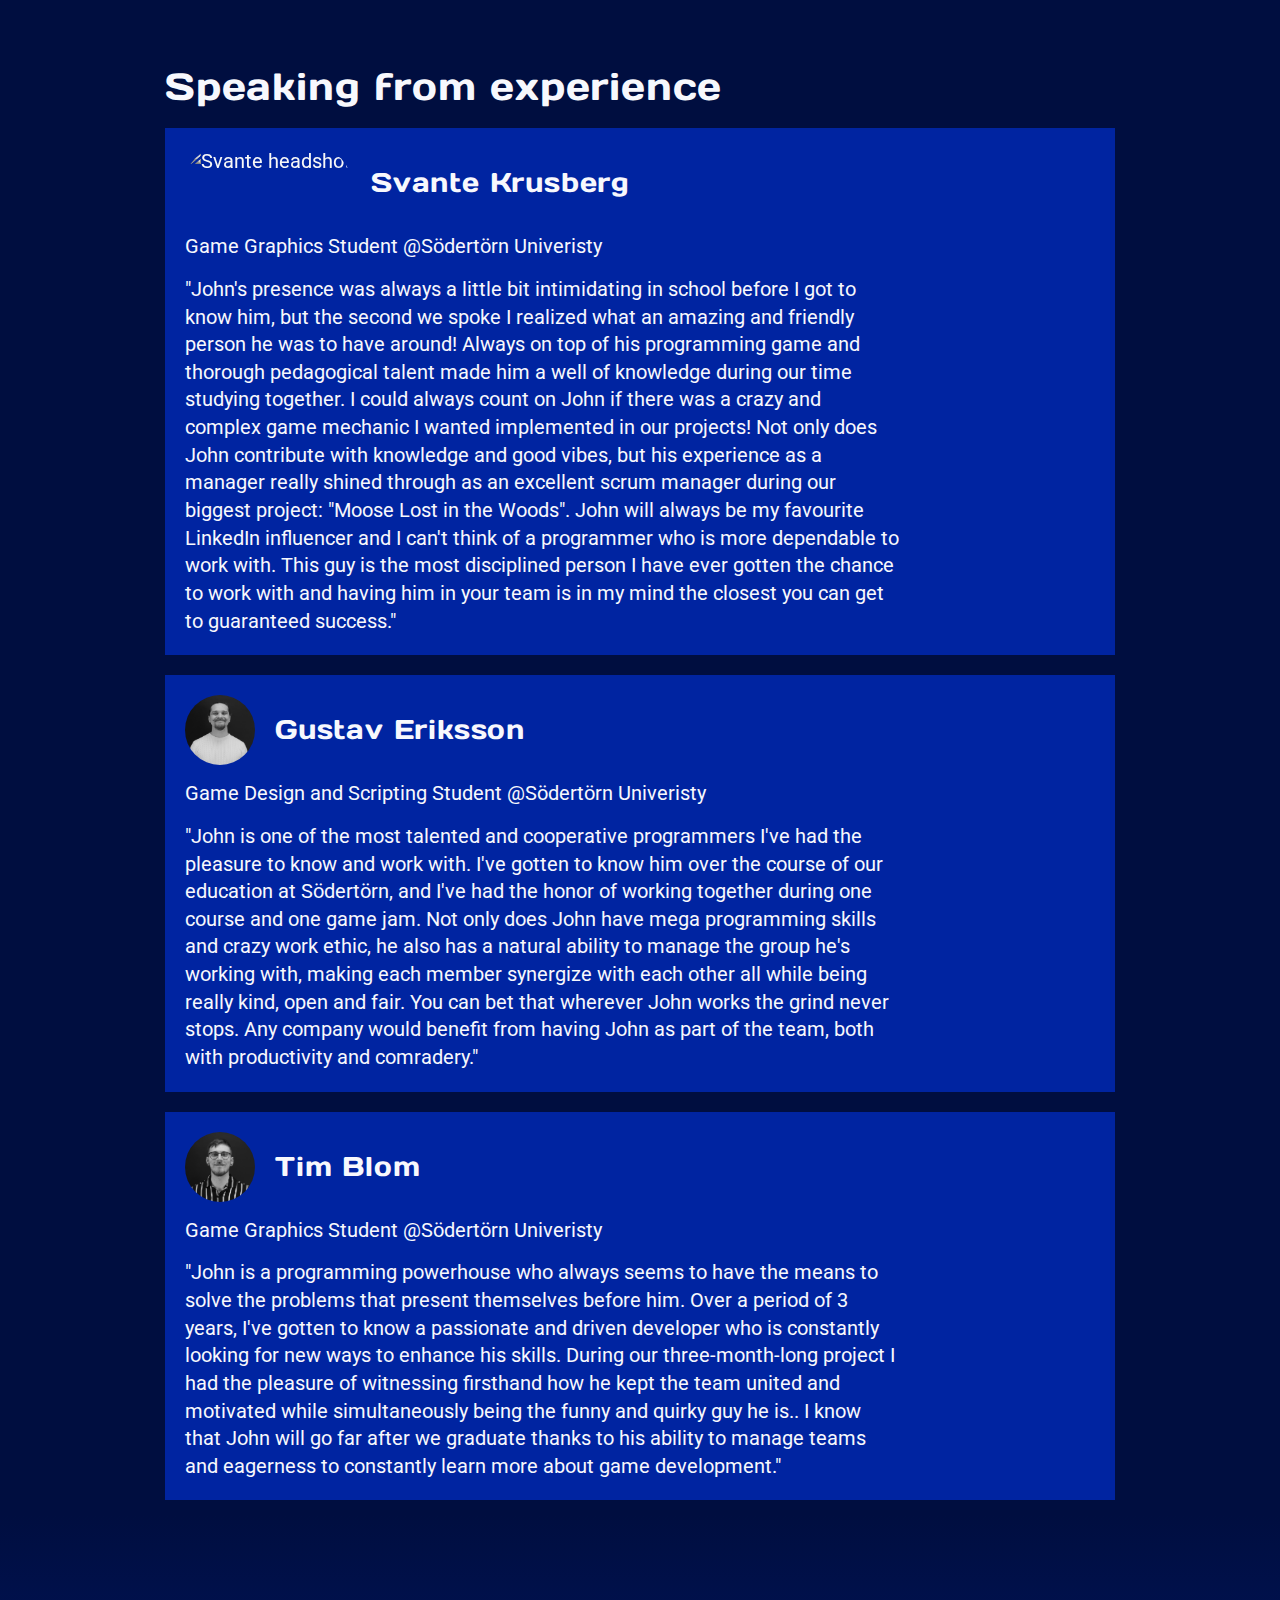
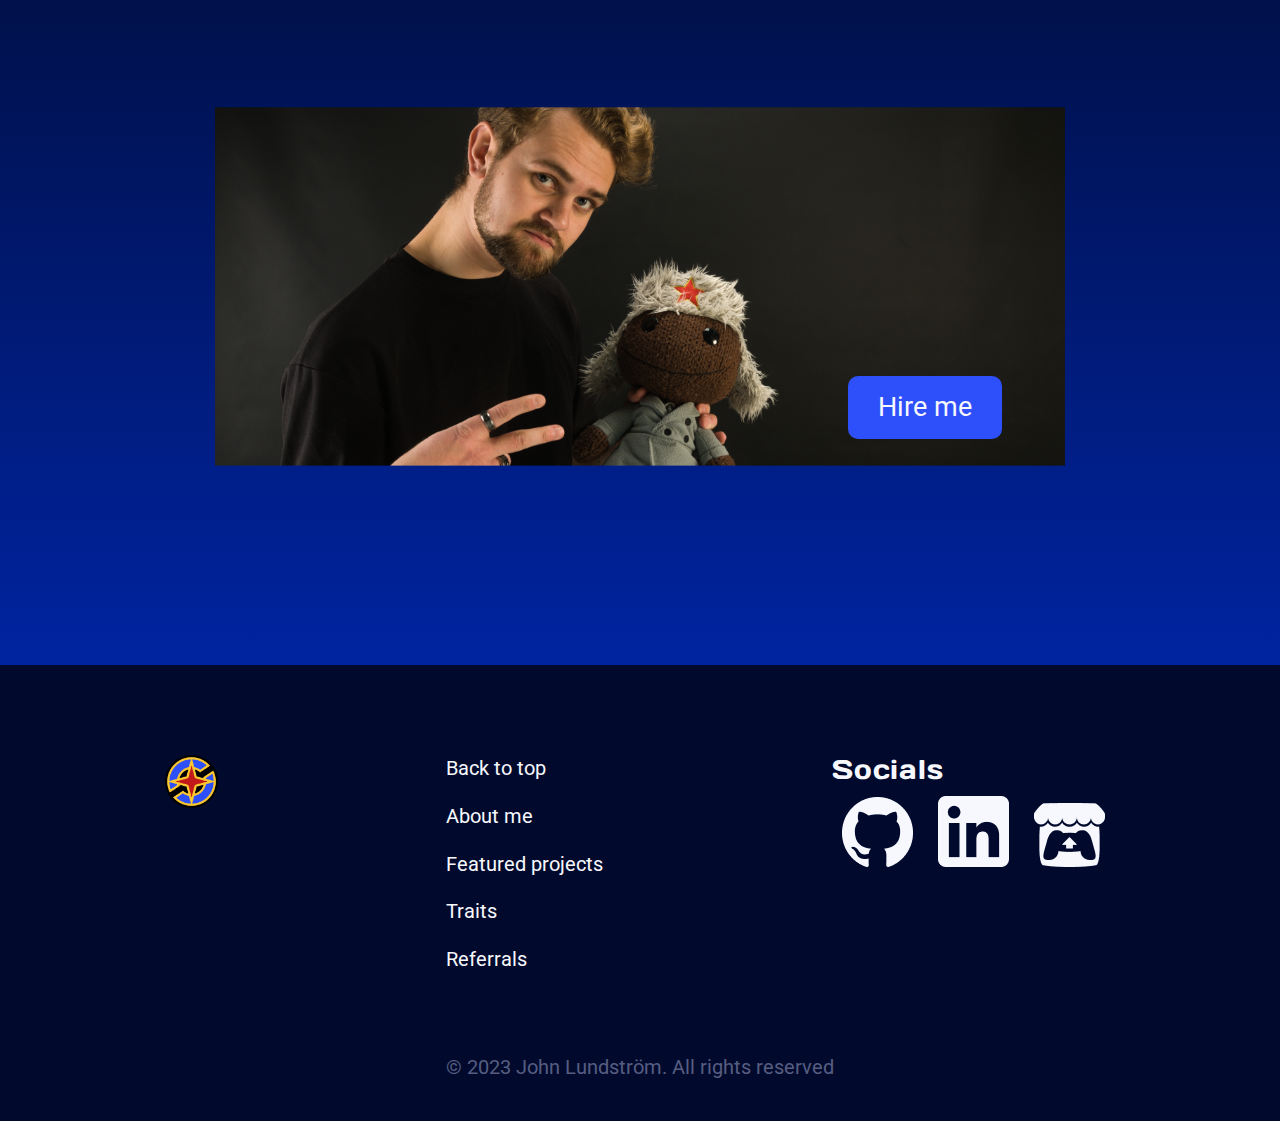
==== commit fd580935: "Moved css to seperatre folder, removed .html" ====
--- a/index.html
+++ b/index.html
@@ -12,7 +12,7 @@
       content="Game Programmer, Programmer, Portfolio, Game Developer, Gameplay Programmer, Student, John Lundström"
     />
     <title>John Lundström | Game Programmer - Portfolio</title>
-    <link rel="stylesheet" href="main.css" />
+    <link rel="stylesheet" href="css/main.css" />
     <link rel="icon" type="img/x-icon" href="img/Jonicles_Favicon.png" />
   </head>
   <body>
@@ -32,10 +32,10 @@
         <nav class="header-nav">
           <ul class="navigation-links">
             <li class="navigation-link" id="Home">
-              <a class="nav-link-content" href="index.html">Home</a>
+              <a class="nav-link-content" href="./">Home</a>
             </li>
             <li class="navigation-link" id="About">
-              <a class="nav-link-content" href="about.html">About</a>
+              <a class="nav-link-content" href="./about">About</a>
             </li>
             <li class="navigation-link" id="Resume">
               <a
@@ -84,7 +84,7 @@
         <h3>Featured Projects</h3>
         <ul class="project-list">
           <li class="project moose">
-            <a href="mooselostinthewoods.html">
+            <a href="./mooselostinthewoods">
               <video class="featured-project-video" autoplay muted loop>
                 <source src="vid/Moose-Project_Video.mp4" />
                 Your browser does not support the video tag.
@@ -127,7 +127,7 @@
             </div>
           </li>
           <li class="project">
-            <a href="pacmanlevelgenerator.html">
+            <a href="./pacmanlevelgenerator">
               <video class="featured-project-video" autoplay muted loop>
                 <source src="vid/Pacman-Project_Video.mp4" />
                 Your browser does not support the video tag.
@@ -349,7 +349,7 @@
           <nav class="footer-page-nav">
             <ul class="page-list">
               <li><a href="#top" class="footer-link">Back to top</a></li>
-              <li><a href="about.html" class="footer-link">About me</a></li>
+              <li><a href="./about" class="footer-link">About me</a></li>
               <li>
                 <a href="#featuredprojects" class="footer-link"
                   >Featured projects</a
--- a/css/main.css
+++ b/css/main.css
@@ -0,0 +1,794 @@
+/*
+============================================================== 
+IMPORTS 
+==============================================================
+*/
+@import url("https://fonts.googleapis.com/css2?family=Days+One&display=swap");
+@import url("https://fonts.googleapis.com/css2?family=Roboto&display=swap");
+/*
+============================================================== 
+RESET 
+==============================================================
+*/
+* {
+  margin: 0;
+  padding: 0;
+  box-sizing: border-box;
+}
+
+html {
+  scroll-behavior: smooth;
+}
+
+/*
+============================================================== 
+VARIABLES 
+==============================================================
+*/
+:root {
+  --color-header-footer: #010a2d;
+  --color-text: #f7f8fd;
+  --color-text-emphasis: #fdc82f;
+  --color-primary: #0039ff;
+  --color-primary-shade: #0024a1;
+  --color-secondary: #565d81;
+  --color-background: #000e40;
+
+  --margin-techincal-exp: 65px;
+
+  --max-width: 950px;
+
+  --default-transition-time: 250ms;
+
+  --fs-2: clamp(0.63rem, calc(0.83rem + -0.22vw), 0.78rem);
+  --fs-1: clamp(0.88rem, calc(0.95rem + -0.08vw), 0.94rem);
+  --fs0: clamp(1.13rem, calc(1.09rem + 0.18vw), 1.25rem);
+  --fs1: clamp(1.35rem, calc(1.23rem + 0.6vw), 1.77rem);
+  --fs2: clamp(1.62rem, calc(1.37rem + 1.26vw), 2.5rem);
+  --fs3: clamp(1.94rem, calc(1.49rem + 2.27vw), 3.53rem);
+  --fs4: clamp(2.33rem, calc(1.57rem + 3.81vw), 5rem);
+  --fs5: clamp(2.8rem, calc(1.58rem + 6.09vw), 7.07rem);
+}
+
+/* 
+==============================================================
+DEFAULT FORMATTING 
+==============================================================
+*/
+body {
+  min-height: 100vh;
+  display: flex;
+  flex-direction: column;
+  font-family: "Roboto", sans-serif;
+  color: var(--color-text);
+  font-size: var(--fs0);
+  background-color: var(--color-background);
+  line-height: 1.4;
+}
+
+h1,
+h2,
+h3,
+h4,
+h5,
+h6 {
+  font-family: "Days One", sans-serif;
+  font-weight: 200;
+  letter-spacing: 0.8px;
+  line-height: 1.1;
+}
+
+h3 {
+  font-size: var(--fs2);
+  padding-top: 20px;
+  padding-bottom: 20px;
+}
+
+h4 {
+  font-size: var(--fs1);
+}
+
+em {
+  font-style: normal;
+  color: #fdc82f;
+}
+
+a {
+  text-decoration: none;
+  color: #f7f8fd;
+}
+
+section {
+  margin-bottom: 75px;
+}
+
+.default-margin {
+  width: var(--max-width);
+  margin-inline: auto;
+}
+
+.secondary-links {
+  color: #565d81;
+  transition: all var(--default-transition-time);
+}
+
+.secondary-links:hover {
+  color: var(--color-primary);
+  transition: all var(--default-transition-time);
+}
+
+.backup-name,
+.backup-title {
+  font-size: var(--fs-1);
+  white-space: nowrap;
+  display: none;
+  font-weight: 600;
+  text-align: center;
+  letter-spacing: 0.3rem;
+  color: var(--color-text-emphasis);
+  text-transform: uppercase;
+}
+
+.backup-name {
+  margin-top: 20px;
+}
+
+.backup-title {
+  margin-bottom: 20px;
+}
+
+/*
+============================================================== 
+HEADER 
+==============================================================
+*/
+h1 {
+  margin: 16px;
+  line-height: 1;
+}
+
+.navigation-links {
+  white-space: nowrap;
+}
+
+.navigation-link {
+  list-style: none;
+  display: inline-block;
+  margin: 14px;
+  margin-left: 28px;
+  margin-right: 0px;
+}
+
+.nav-link-content {
+  transition: all var(--default-transition-time);
+}
+
+.nav-link-content:hover {
+  color: #565d81;
+  transition: all var(--default-transition-time);
+}
+
+.header-flex {
+  display: flex;
+  justify-content: space-between;
+  align-items: center;
+}
+
+header {
+  background-color: var(--color-header-footer);
+  margin-top: 0;
+  width: 100%;
+}
+
+.header-left {
+  display: flex;
+  align-items: center;
+}
+
+.logo {
+  height: var(--fs3);
+}
+
+.header-title {
+  font-size: var(--fs1);
+  white-space: nowrap;
+  display: block;
+}
+
+.header-paragraph {
+  font-family: "Roboto", sans-serif;
+  font-size: var(--fs0);
+  display: block;
+}
+
+.resume-button {
+  background-color: var(--color-primary);
+  border-radius: 10px;
+  padding: 11px 32px;
+  transition: all var(--default-transition-time);
+}
+
+.resume-button:hover {
+  background-color: var(--color-primary-shade);
+  color: var(--color-text);
+  transition: all var(--default-transition-time);
+}
+
+/* 
+==============================================================
+HERO SECTION
+==============================================================
+*/
+
+h2 {
+  font-size: var(--fs3);
+  margin-bottom: 16px;
+  text-wrap: balance;
+}
+
+.main-value-words {
+  display: block;
+  margin-bottom: 5px;
+}
+
+.hero-section {
+  display: flex;
+  align-items: center;
+  height: clamp(650px, 82vh, 775px);
+  margin-bottom: 0;
+  background-image: radial-gradient(#0024a1, #000e40 60%);
+}
+
+.hero-flex {
+  display: flex;
+  flex-direction: row;
+  align-items: center;
+  justify-content: space-around;
+}
+
+.hero-paragraph {
+  text-wrap: balance;
+  max-width: 65ch;
+}
+
+.headshot {
+  height: 300px;
+  width: auto;
+  margin-left: 10px;
+}
+
+/* 
+==============================================================
+FEATURED PROJECTS SECTION
+==============================================================
+*/
+
+.project-list {
+  list-style: none;
+}
+
+.project {
+  position: relative;
+  margin-bottom: 25px;
+  transition: all var(--default-transition-time);
+  .project-info {
+    transition: all var(--default-transition-time);
+  }
+}
+
+.moose {
+  margin-bottom: 75px;
+}
+
+.project:hover {
+  outline: 5px dashed var(--color-primary);
+  transition: all var(--default-transition-time);
+  scale: 1.03;
+  .project-info {
+    background-color: var(--color-primary-shade);
+    transition: all var(--default-transition-time);
+    top: 0;
+    left: 0;
+  }
+}
+
+.project-info {
+  padding: 10px 16px;
+  padding-right: 32px;
+  position: absolute;
+  top: 0;
+  left: 0;
+
+  background-color: var(--color-primary);
+  border-width: 10px;
+  border-bottom-style: solid;
+  border-right-style: solid;
+  border-color: var(--color-background);
+  border-bottom-right-radius: 60px;
+}
+
+.project-tools {
+  color: var(--color-text-emphasis);
+}
+
+.sga-prizes {
+  margin-top: 15px;
+  display: flex;
+  flex-direction: column;
+}
+
+.sga-winners {
+  display: flex;
+  text-align: center;
+  justify-content: center;
+  gap: 115px;
+}
+
+.sga-nominees {
+  display: flex;
+  justify-content: space-between;
+}
+
+.sga-winner,
+.sga-nominee {
+  display: inline-block;
+  width: 250px;
+  background-image: radial-gradient(
+    var(--color-primary-shade),
+    var(--color-background) 70%
+  );
+}
+
+.sga-nominee {
+  width: 200px;
+}
+
+.featured-project-video {
+  width: var(--max-width);
+  object-fit: cover;
+  overflow: hidden;
+}
+
+/* 
+==============================================================
+TECHNICAL EXPERIENCE SECTION
+==============================================================
+*/
+
+.technical-experience {
+  background-image: linear-gradient(
+      to bottom,
+      var(--color-background) -5%,
+      rgba(0, 0, 0, 0) 80%,
+      var(--color-background) 100%
+    ),
+    url("img/Misc/Background-Code.png");
+
+  background-repeat: no-repeat;
+  background-size: cover;
+}
+
+.top-exp-margin {
+  margin-bottom: var(--margin-techincal-exp);
+  visibility: hidden;
+}
+.bottom-exp-margin {
+  margin-top: var(--margin-techincal-exp);
+  visibility: hidden;
+}
+
+.tech-exp-section {
+  display: flex;
+  justify-content: space-between;
+  margin-bottom: 40px;
+  align-items: center;
+  gap: 20px;
+}
+
+.tech-exp-sub-header {
+  margin-bottom: 15px;
+}
+
+.tech-exp-paragraph {
+  max-width: 40ch;
+  margin-bottom: 15px;
+}
+
+.tech-exp-picture {
+  background-color: gray;
+  width: 40ch;
+  height: 250px;
+  object-fit: cover;
+}
+
+.tech-exp-unit {
+  font-size: var(--fs0);
+  display: inline-block;
+  white-space: nowrap;
+  background-color: var(--color-background);
+  border-radius: 10px;
+  border-color: var(--color-primary-shade);
+  border-width: 2px;
+  border-style: solid;
+  padding: 5px 15px;
+  margin: 4px;
+}
+
+/* 
+==============================================================
+REFERRAL SECTION
+==============================================================
+*/
+
+.referral-section {
+  margin-top: 160px;
+  margin-bottom: 0;
+}
+
+.referral-list {
+  list-style-type: none;
+  margin-bottom: 15px;
+  display: flex;
+  flex-direction: column;
+  gap: 20px;
+}
+
+.referral-card {
+  background-color: var(--color-primary-shade);
+}
+
+.referral-padding {
+  padding: 20px;
+}
+
+.referral-header {
+  display: flex;
+  justify-content: flex-start;
+  gap: 20px;
+  align-items: center;
+  margin-bottom: 15px;
+}
+
+.referral-pic {
+  height: 70px;
+  width: auto;
+  border-radius: 500px;
+  filter: grayscale(100%);
+}
+
+.referral-occupation {
+  margin-bottom: 15px;
+}
+
+.referral-paragraph {
+  max-width: 65ch;
+}
+
+/* 
+==============================================================
+CALL TO ACTION SECTION
+==============================================================
+*/
+
+.call-to-action {
+  height: 750px;
+
+  background-image: linear-gradient(
+    var(--color-background),
+    var(--color-primary-shade)
+  );
+  display: flex;
+  align-items: center;
+  justify-content: center;
+  margin-bottom: 0;
+}
+
+.call-to-action-container {
+  text-align: center;
+  position: relative;
+}
+
+.call-to-action-pic {
+  object-fit: cover;
+  width: calc(100% - 100px);
+}
+
+.hire-me-button {
+  font-size: var(--fs1);
+  white-space: nowrap;
+  position: absolute;
+  left: 80%;
+  bottom: 10px;
+  transform: translate(-50%, 0);
+  padding: 12px 30px;
+  background-color: #2e50fa;
+  margin-bottom: 25px;
+  border-radius: 10px;
+
+  transition: all var(--default-transition-time);
+}
+
+.hire-me-button:hover {
+  background-color: var(--color-primary-shade);
+  padding: 18px 40px;
+  transition: all var(--default-transition-time);
+}
+
+/* 
+==============================================================
+FOOTER
+==============================================================
+*/
+
+footer {
+  background-color: var(--color-header-footer);
+  bottom: 0;
+}
+
+.footer-flex-container {
+  padding-top: 90px;
+  padding-bottom: 60px;
+  display: flex;
+  justify-content: space-between;
+}
+
+.page-list,
+.website-list,
+.socials-list {
+  list-style-type: none;
+}
+
+.socials-list li {
+  display: inline-block;
+  padding: 10px;
+}
+
+.website-list li,
+.page-list li {
+  margin-bottom: 20px;
+}
+
+.footer-link {
+  transition: all var(--default-transition-time);
+}
+
+.footer-link:hover {
+  color: var(--color-secondary);
+  transition: all var(--default-transition-time);
+}
+
+.social-link:hover {
+  filter: invert(37%) sepia(43%) saturate(359%) hue-rotate(192deg)
+    brightness(87%) contrast(87%);
+  transition: all var(--default-transition-time);
+}
+
+.footer-copyright {
+  color: var(--color-secondary);
+  text-align: center;
+  padding-bottom: 40px;
+}
+
+.no-break {
+  white-space: nowrap;
+}
+
+/* 
+==============================================================
+MEDIA QUERIES
+==============================================================
+*/
+
+@media screen and (max-width: 1000px) {
+  .default-margin {
+    width: auto;
+    margin: auto 1.5rem;
+  }
+
+  .technical-experience {
+    margin-top: 75px;
+  }
+
+  .hero-section {
+    margin-top: 0;
+  }
+
+  /* -------HERO------- */
+
+  .hero-flex {
+    align-content: center;
+  }
+
+  h2,
+  .hero-paragraph {
+    margin-right: 0;
+  }
+
+  .featured-project-screenshot {
+    width: 100%;
+  }
+
+  /* -------FEATURED PROJECTS------- */
+
+  .featured-project-video {
+    min-height: 350px;
+    width: 100%;
+  }
+
+  .project-info {
+    border-width: 8px;
+  }
+
+  .sga-winners {
+    gap: 0;
+    justify-content: space-evenly;
+  }
+
+  .sga-nominee {
+    display: none;
+  }
+
+  /* -------CALL TO ACTION------- */
+
+  .call-to-action-pic {
+    width: 100%;
+    min-height: 300px;
+  }
+}
+
+@media screen and (max-width: 768px) {
+  /* -------HEADER------- */
+
+  h1 {
+    margin-left: 0;
+  }
+
+  .logo {
+    display: none;
+  }
+
+  /* -------HERO------- */
+
+  .headshot {
+    margin: 20px;
+    height: 200px;
+  }
+
+  .skills-container {
+    display: flex;
+    flex-direction: column;
+    align-items: center;
+  }
+
+  .hero-flex {
+    flex-direction: column-reverse;
+  }
+
+  .tech-exp-units {
+    display: inline-block;
+    max-width: 700px;
+    text-wrap: balance;
+    text-align: center;
+  }
+
+  .tech-exp-unit {
+    font-size: var(--fs-1);
+  }
+  /* -------TECH EXP------- */
+
+  .tech-exp-picture {
+    display: none;
+  }
+
+  .tech-exp-paragraph {
+    max-width: none;
+  }
+}
+
+@media screen and (max-width: 624px) {
+  /* -------HEADER------- */
+
+  .header-left {
+    display: none;
+  }
+
+  .navigation-link {
+    margin-inline: auto;
+    display: inline;
+    margin-inline: 0;
+  }
+
+  .header-nav {
+    width: 100%;
+  }
+
+  .navigation-links {
+    display: flex;
+    flex-direction: row;
+    justify-content: space-around;
+  }
+  .resume-button {
+    padding: 8px 24px;
+  }
+  .navigation-link:nth-of-type(1) {
+    order: 1;
+  }
+  .navigation-link:nth-of-type(2) {
+    order: 3;
+  }
+  .navigation-link:nth-of-type(3) {
+    order: 2;
+  }
+
+  /* -------HERO------- */
+
+  .backup-name,
+  .backup-title {
+    display: inline-block;
+  }
+
+  .hero-paragraph {
+    display: none;
+  }
+
+  /* -------FEATURED PROJECTS------- */
+
+  .sga-prizes {
+    margin-top: 5px;
+  }
+  .sga-winner {
+    width: 175px;
+  }
+
+  .moose {
+    margin-bottom: 40px;
+  }
+
+  /* -------CALL TO ACTION------- */
+
+  .hire-me-button {
+    left: 50%;
+    font-size: var(--fs0);
+    padding: 8px 25px;
+  }
+
+  .hire-me-button:hover {
+    padding: 14px 35px;
+  }
+
+  /* -------FOOTER------- */
+
+  .footer-flex-container {
+    flex-direction: column;
+    gap: 30px;
+  }
+}
+
+@media screen and (max-width: 425px) {
+  /* -------HEADER------- */
+
+  .navigation-links {
+    font-size: var(--fs-1);
+  }
+
+  /* -------HERO------- */
+
+  .backup-name,
+  .backup-title {
+    font-size: var(--fs-1);
+  }
+
+  h2 {
+    font-size: var(--fs1);
+  }
+
+  .tech-exp-unit {
+    font-size: var(--fs-1);
+  }
+
+  /* -------FEATURED PROJECTS------- */
+
+  .sga-winner {
+    width: 110px;
+  }
+}
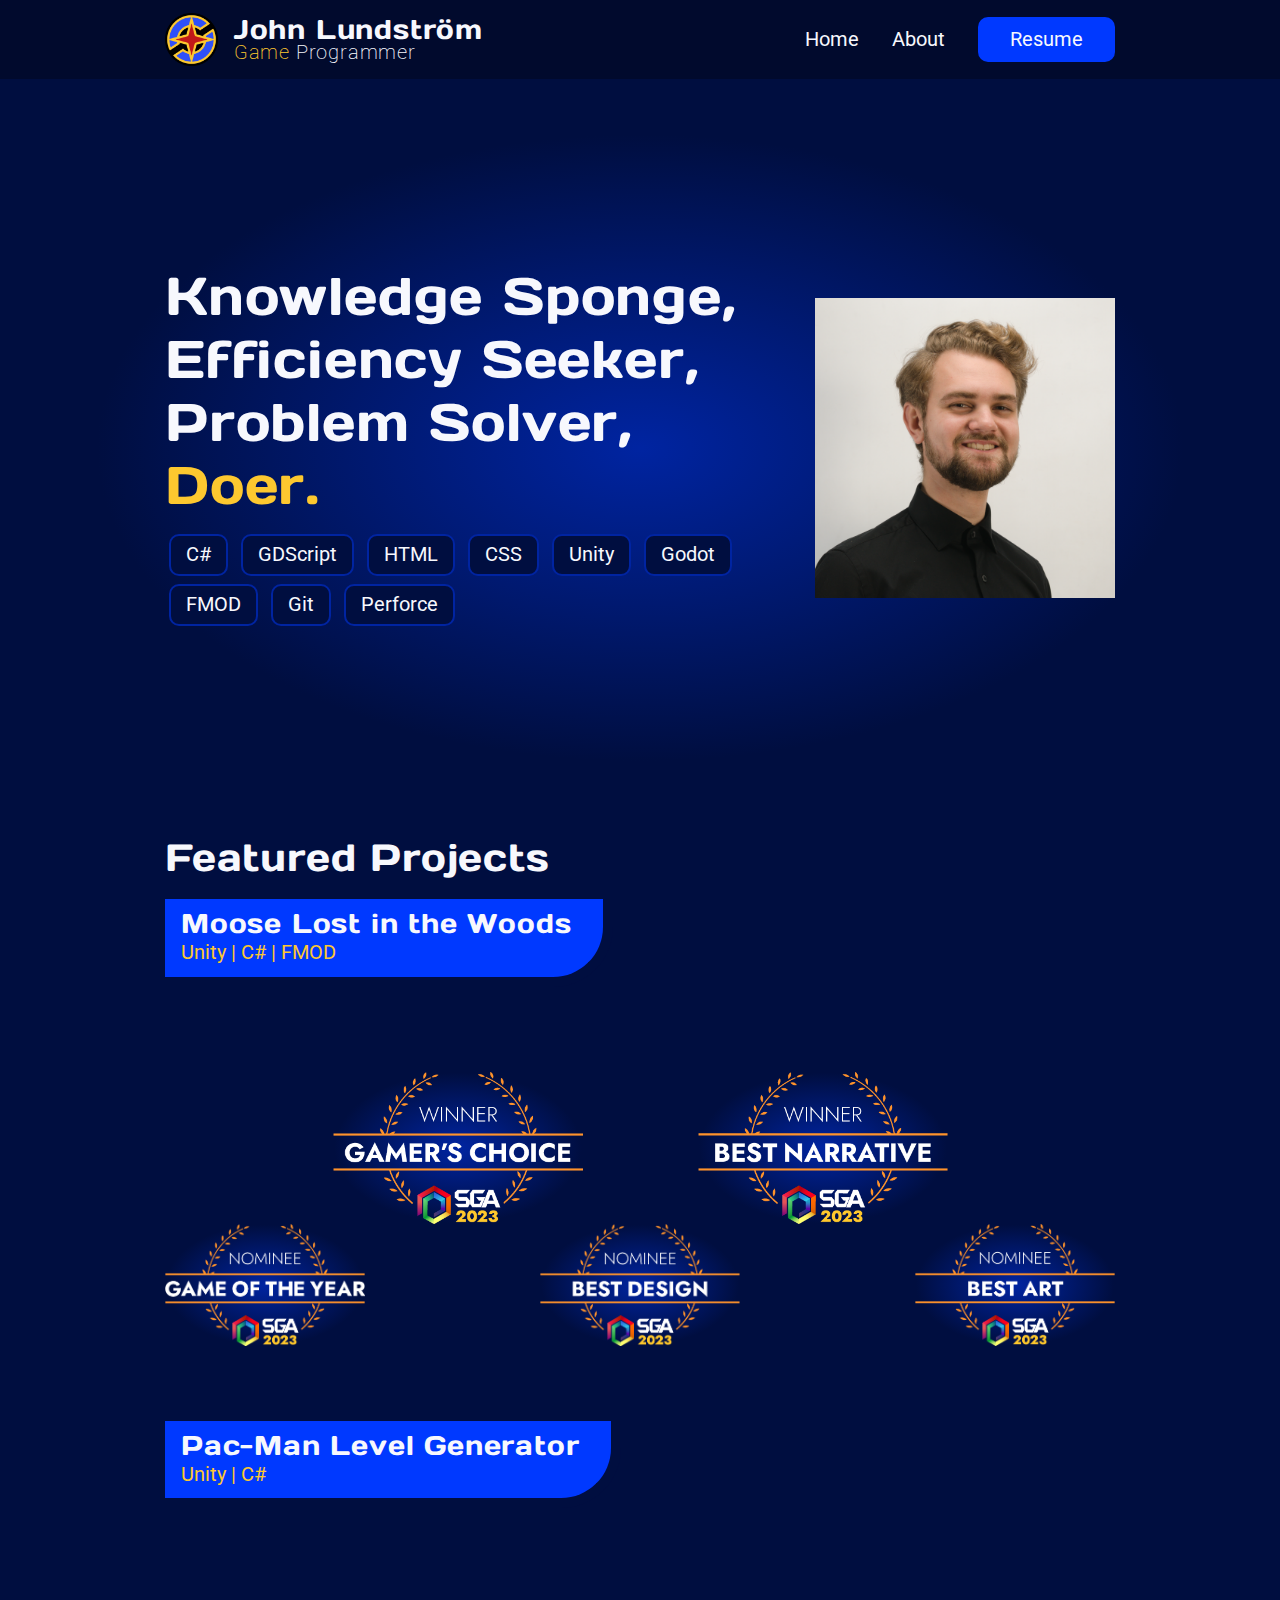
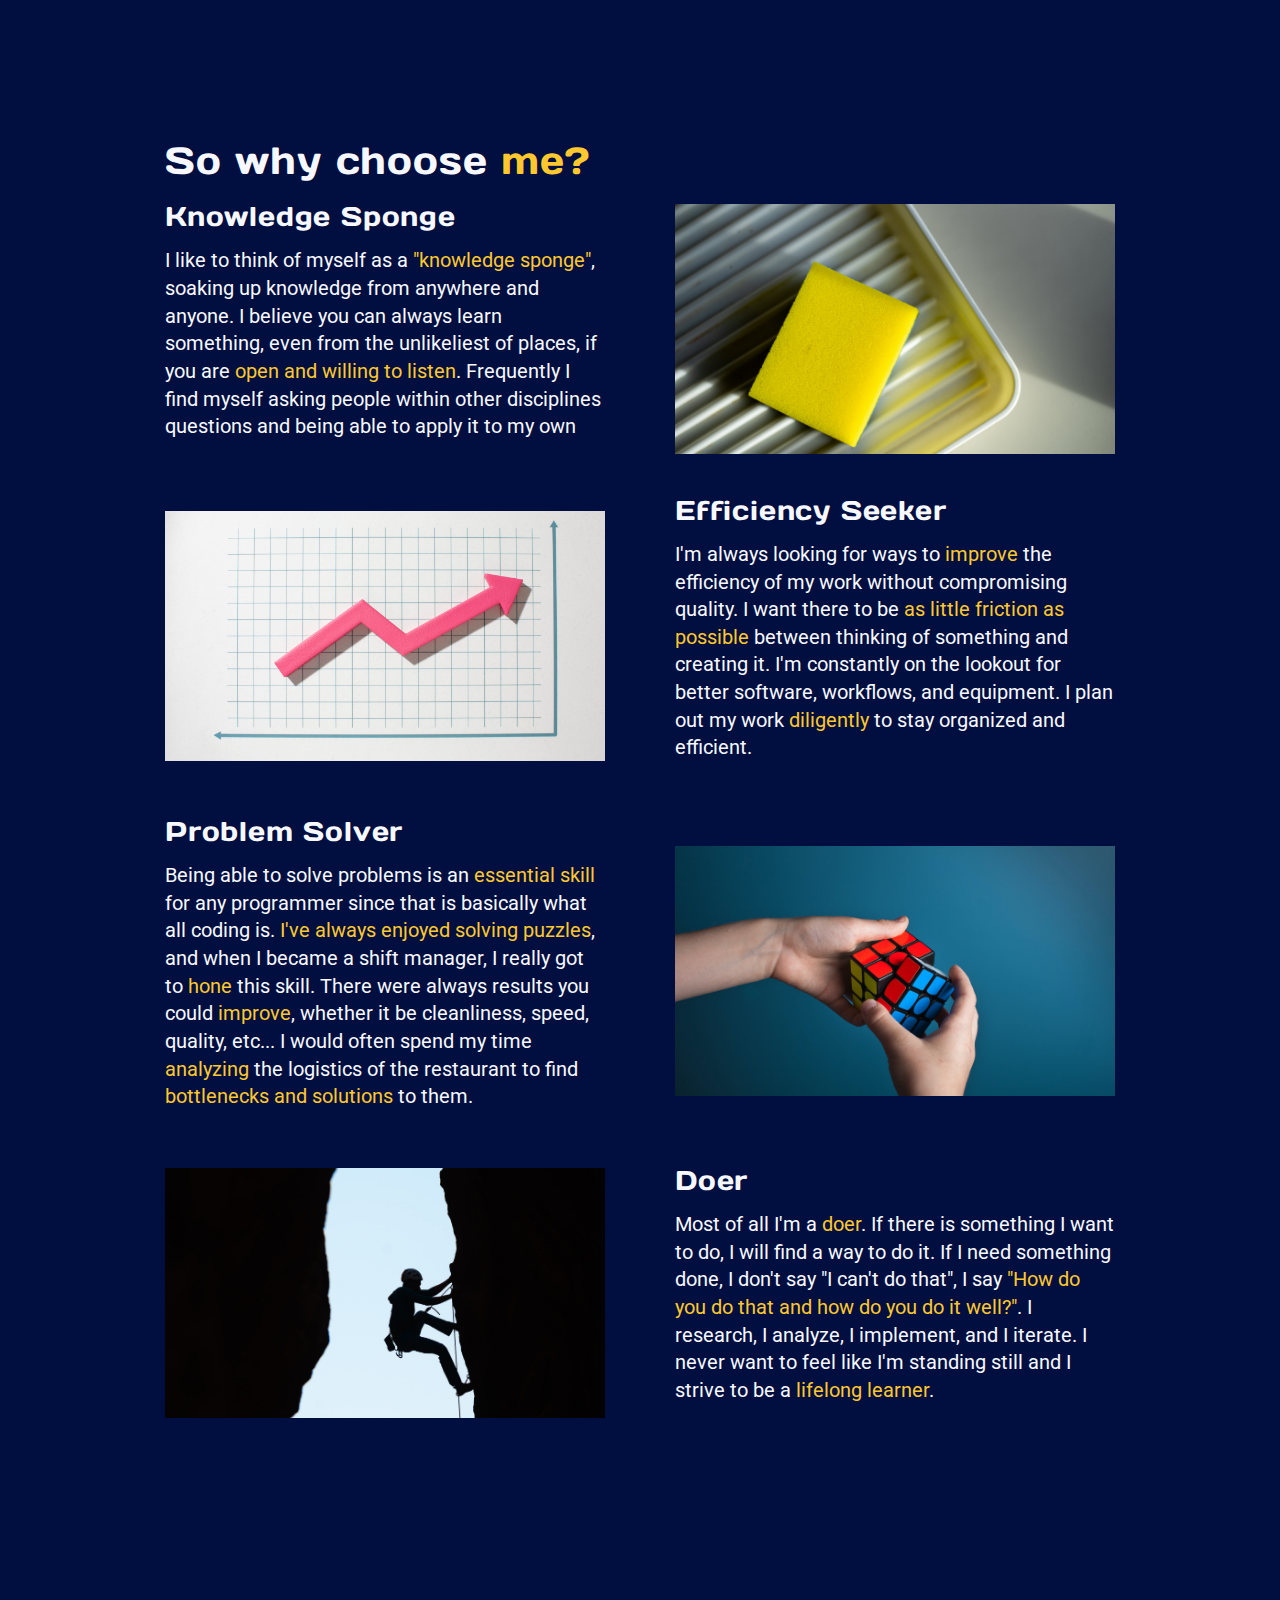
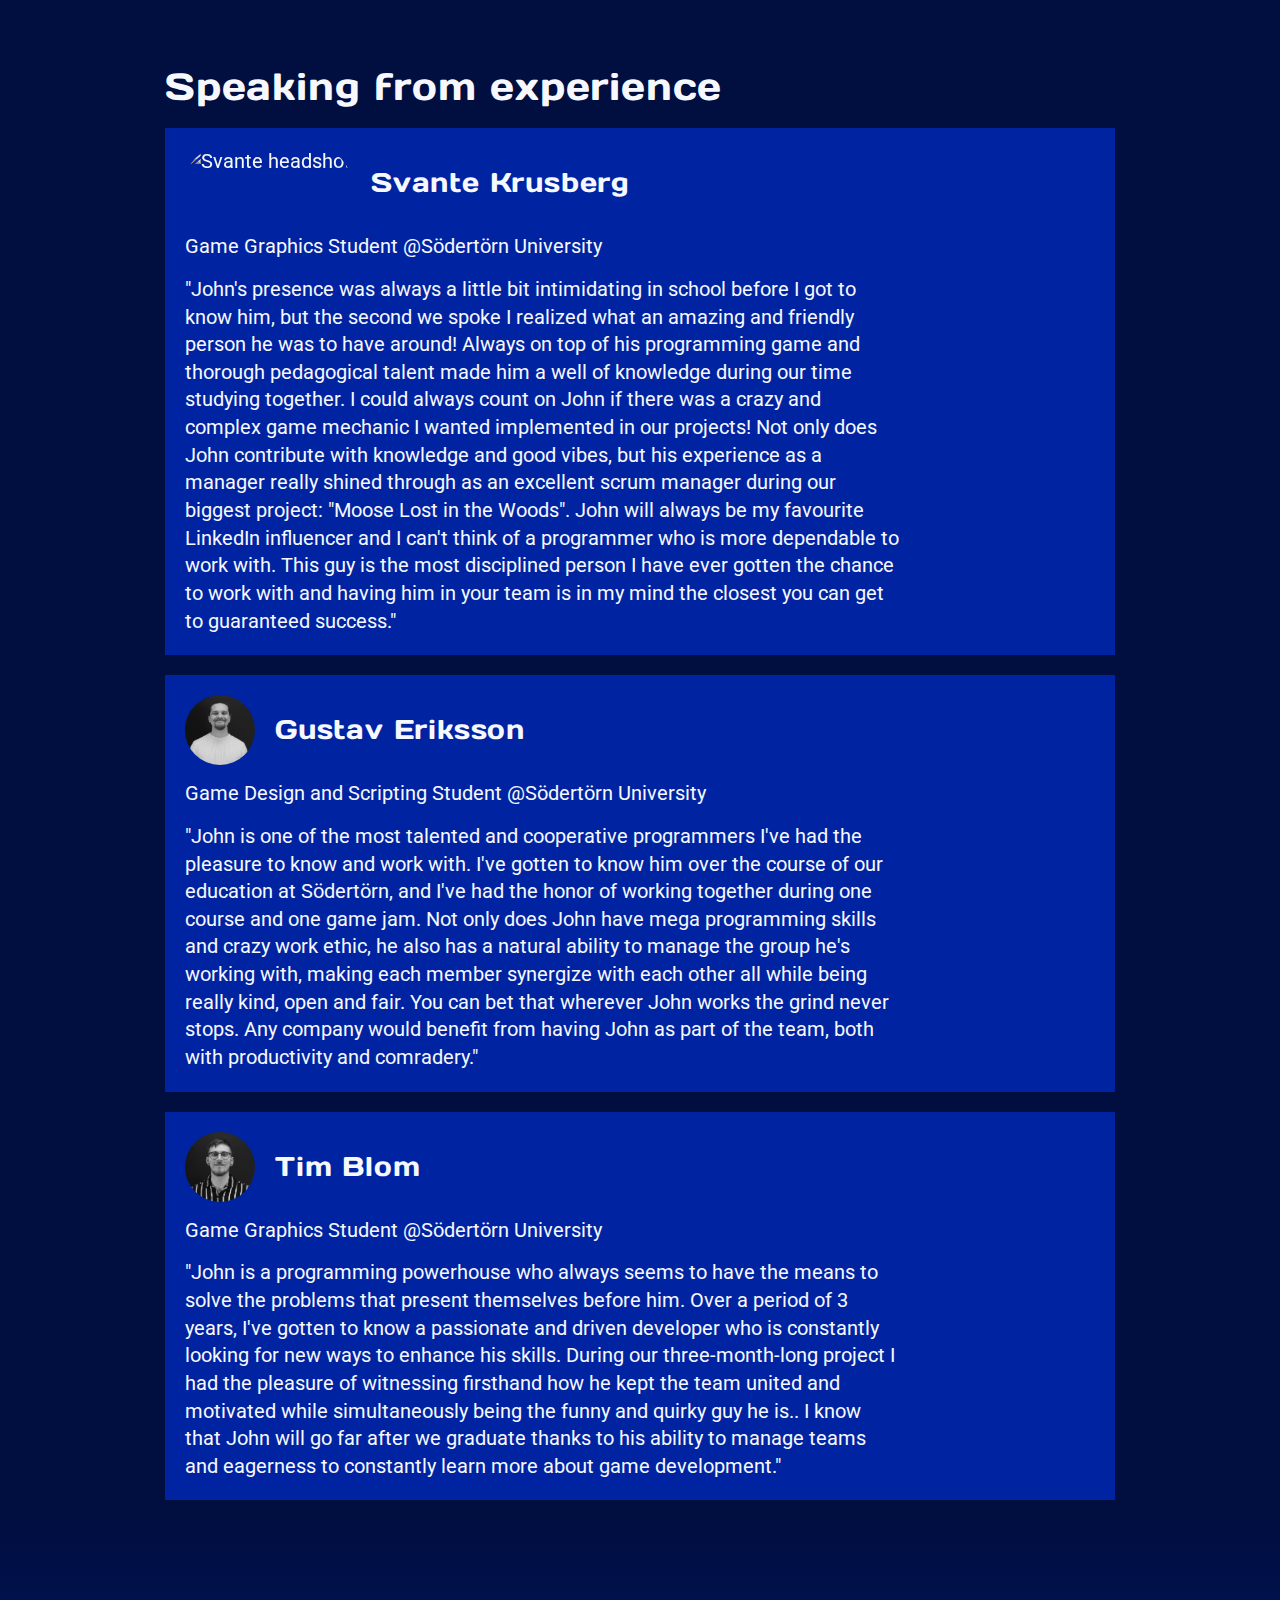
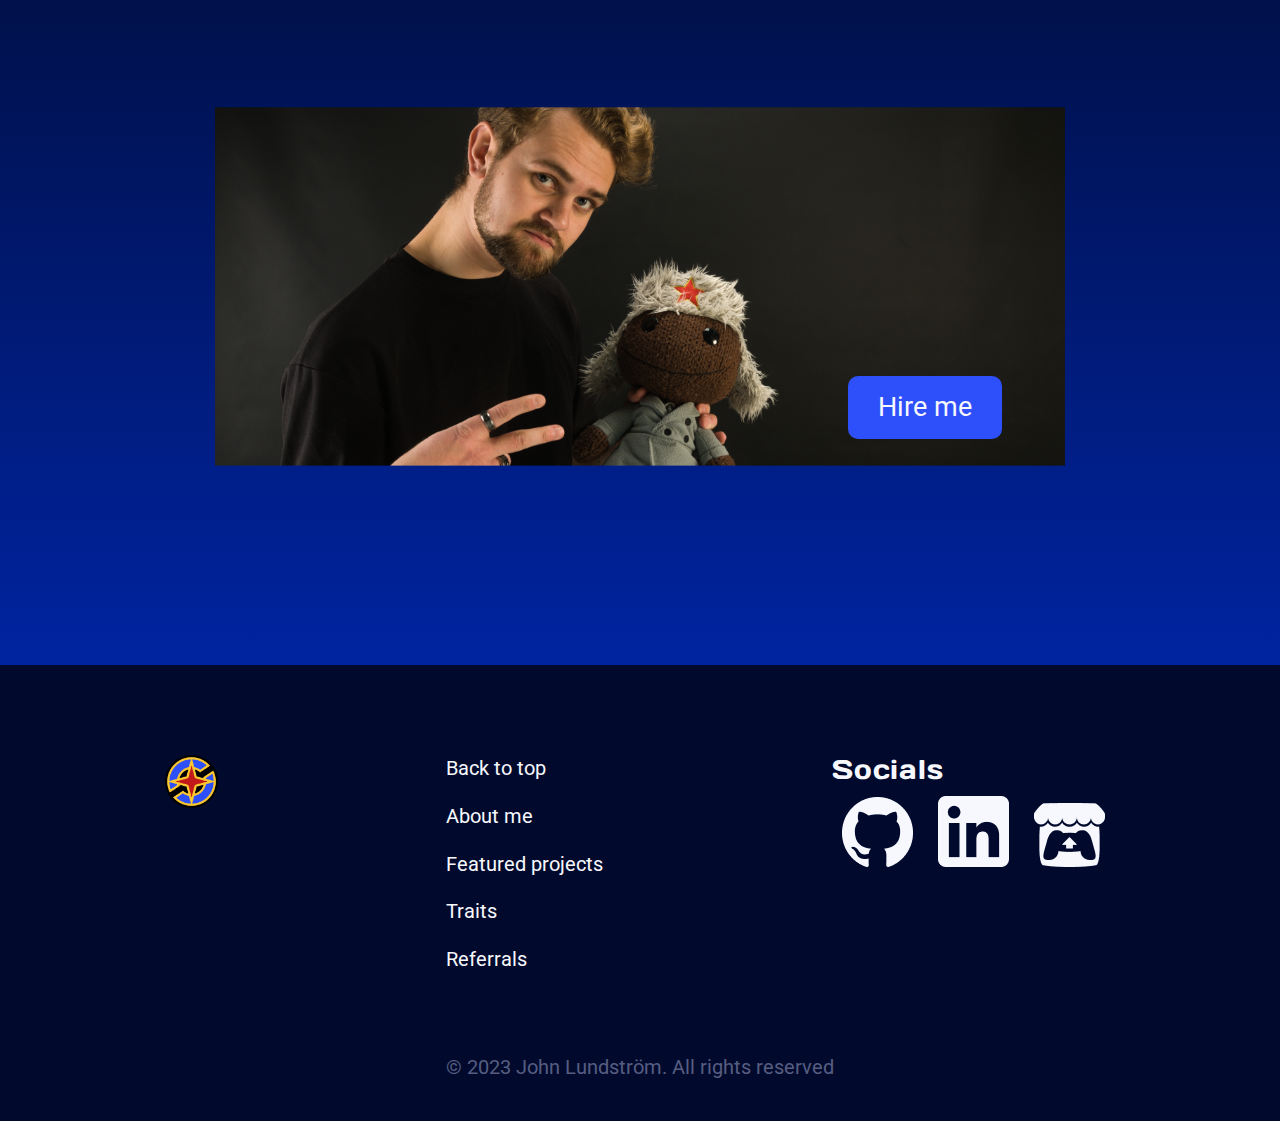
==== commit 80a306fe: "Changed univeristy to university lol" ====
--- a/index.html
+++ b/index.html
@@ -240,7 +240,7 @@
                 </div>
               </div>
               <div class="referral-occupation">
-                Game Graphics Student @Södertörn Univeristy
+                Game Graphics Student @Södertörn University
               </div>
               <p class="referral-paragraph">
                 "John's presence was always a little bit intimidating in school
@@ -274,7 +274,7 @@
                 </div>
               </div>
               <div class="referral-occupation">
-                Game Design and Scripting Student @Södertörn Univeristy
+                Game Design and Scripting Student @Södertörn University
               </div>
               <p class="referral-paragraph">
                 "John is one of the most talented and cooperative programmers
@@ -304,7 +304,7 @@
                 </div>
               </div>
               <div class="referral-occupation">
-                Game Graphics Student @Södertörn Univeristy
+                Game Graphics Student @Södertörn University
               </div>
               <p class="referral-paragraph">
                 "John is a programming powerhouse who always seems to have the
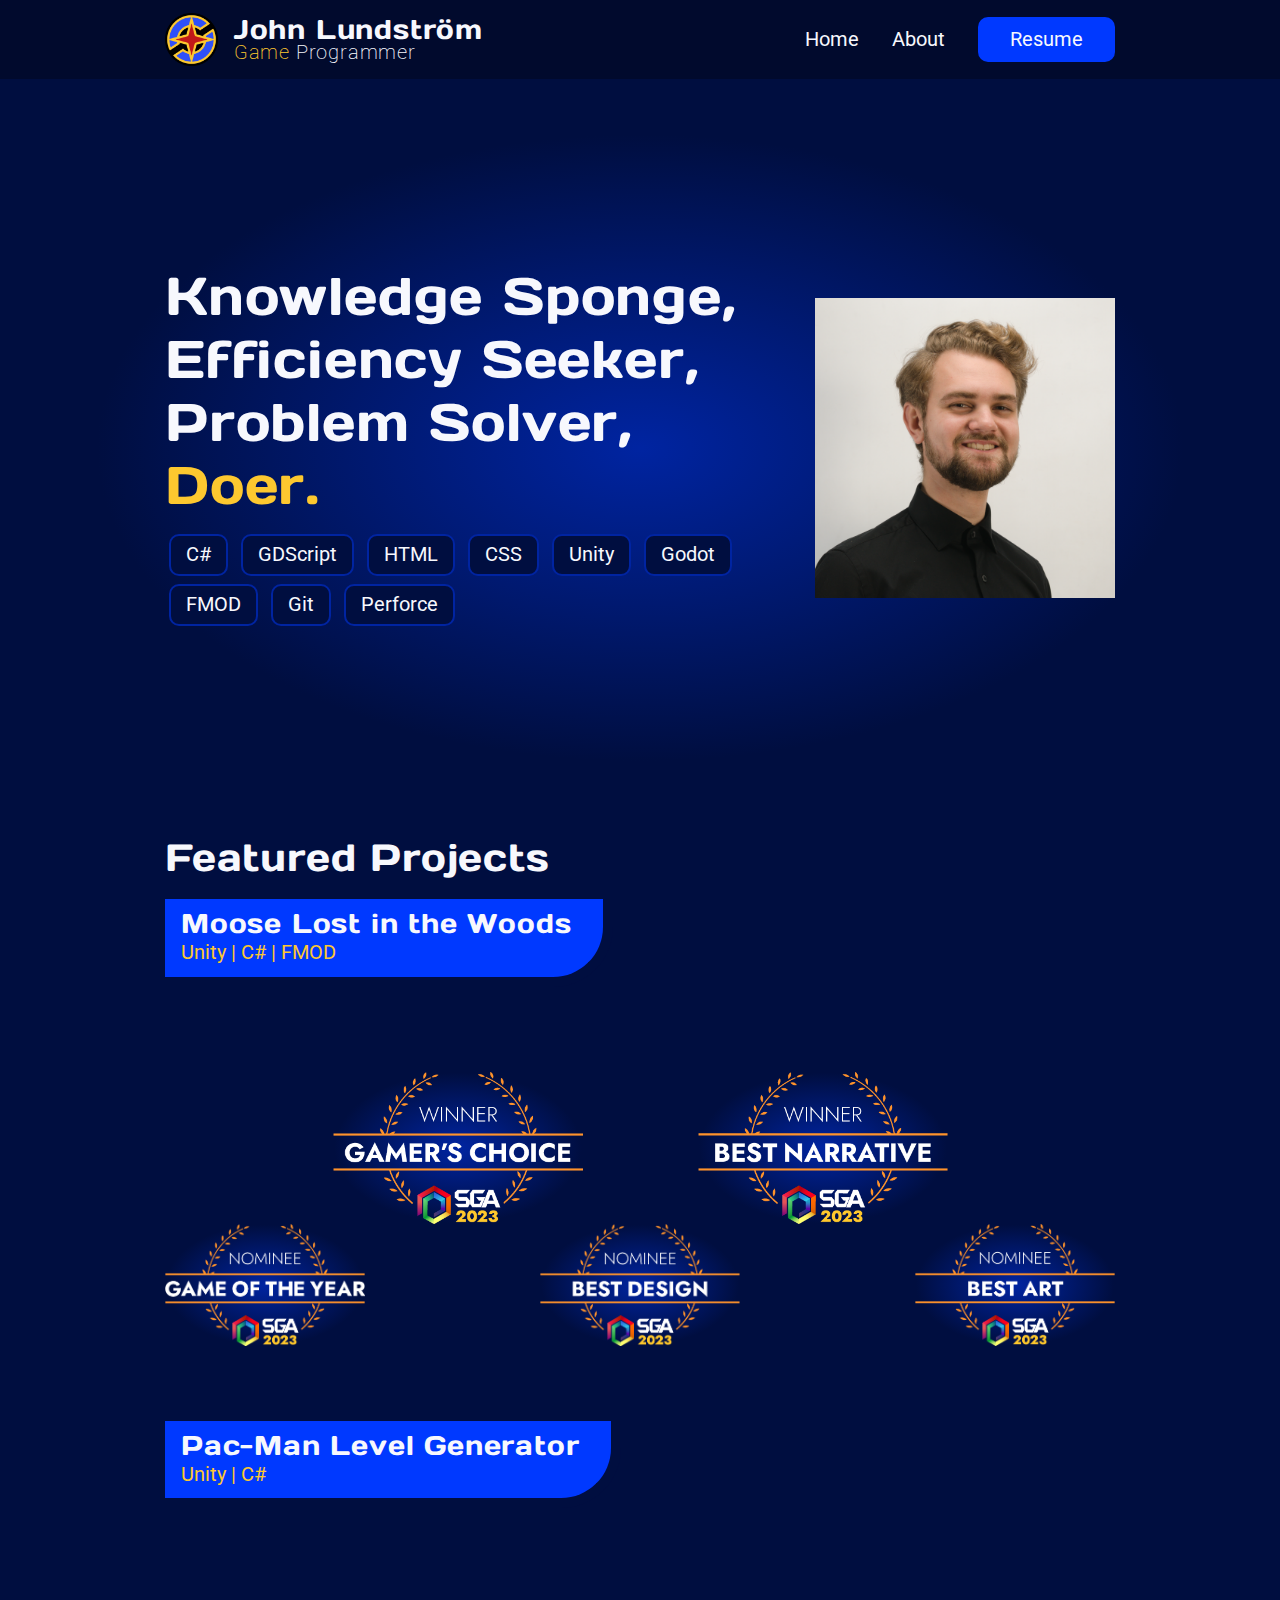
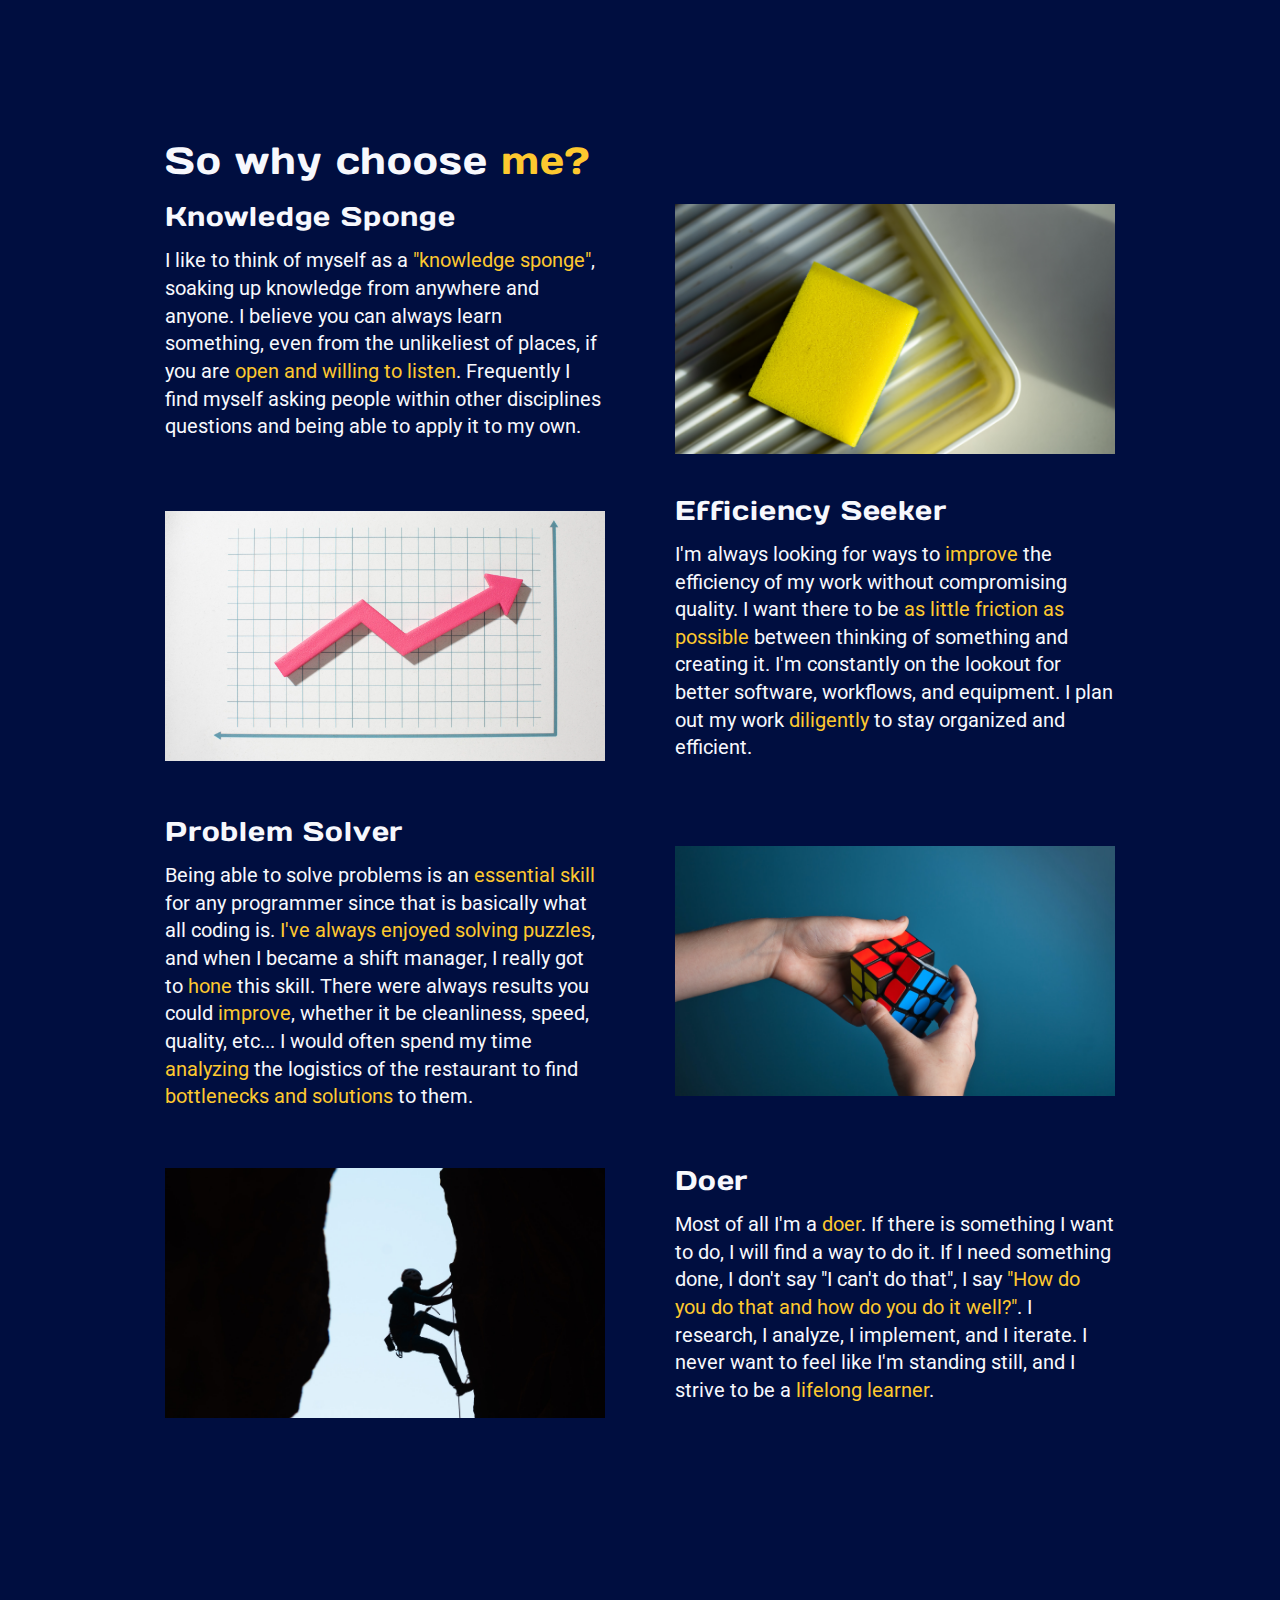
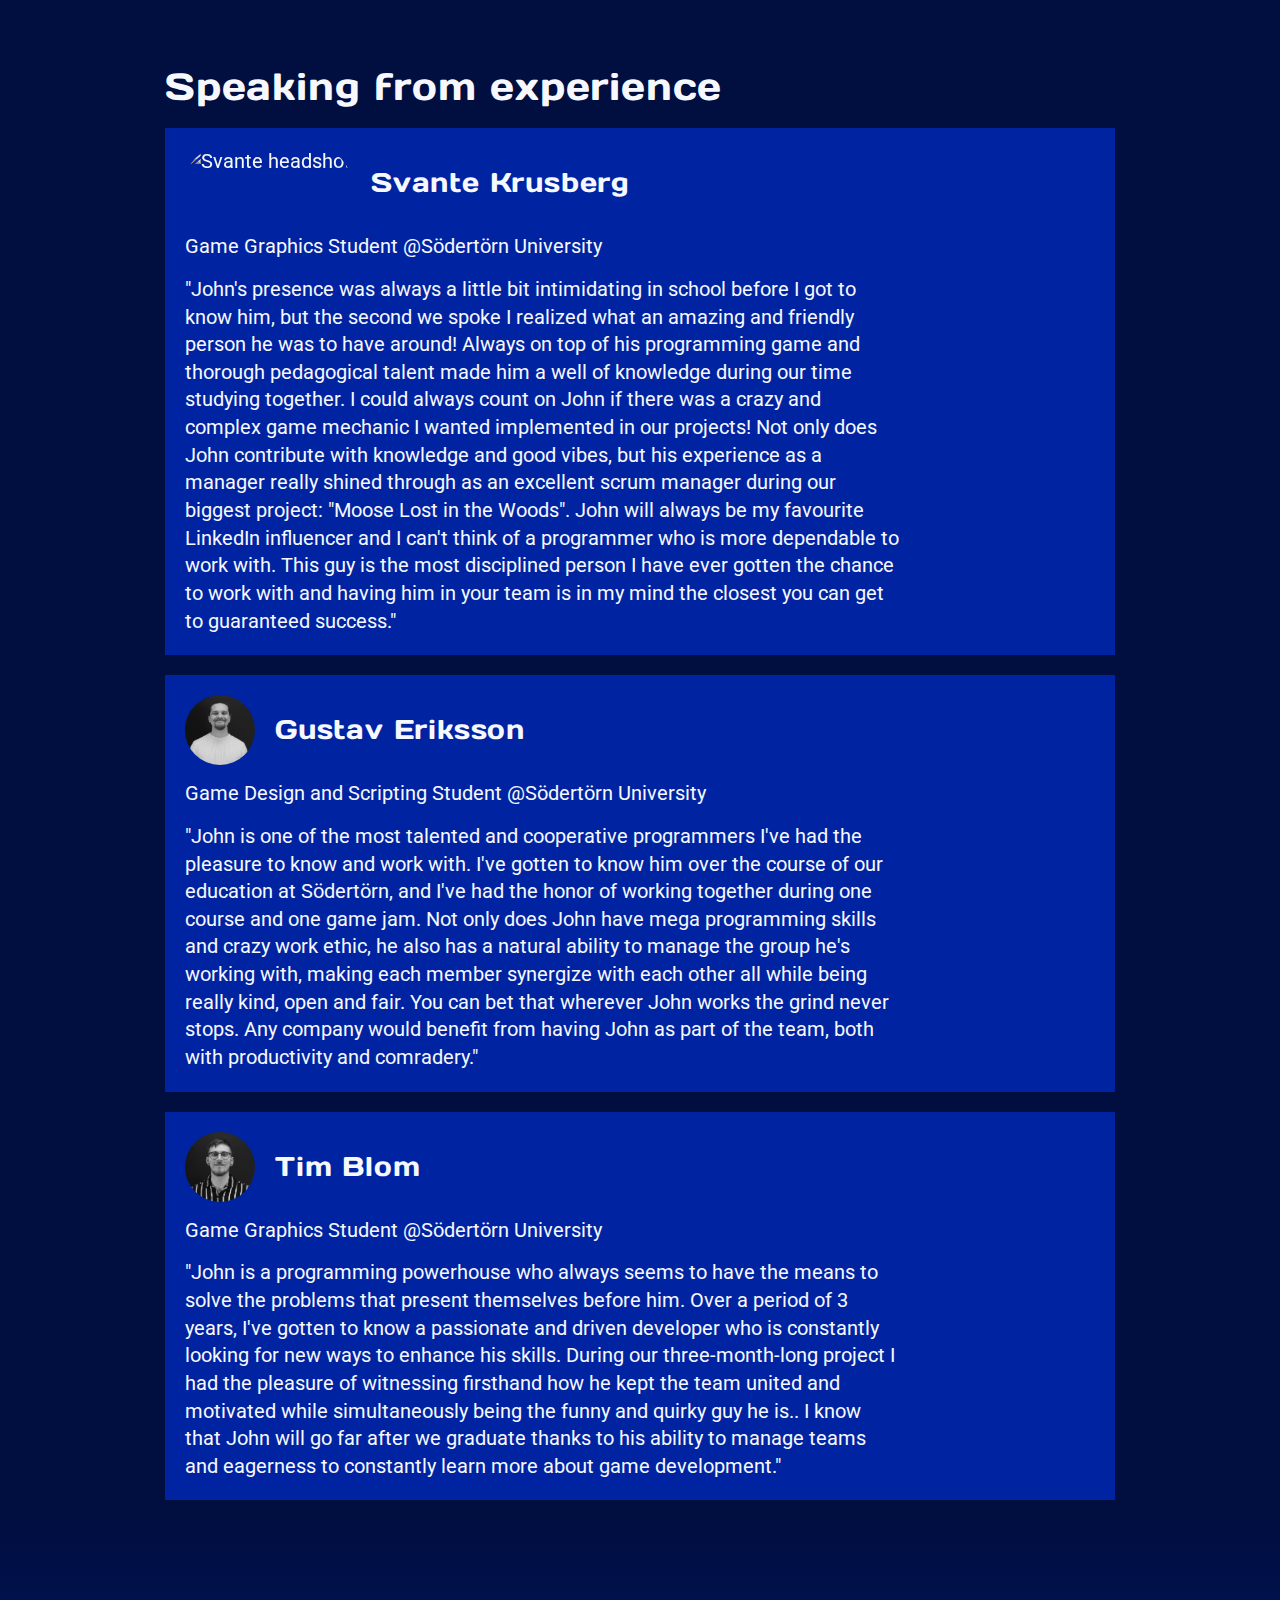
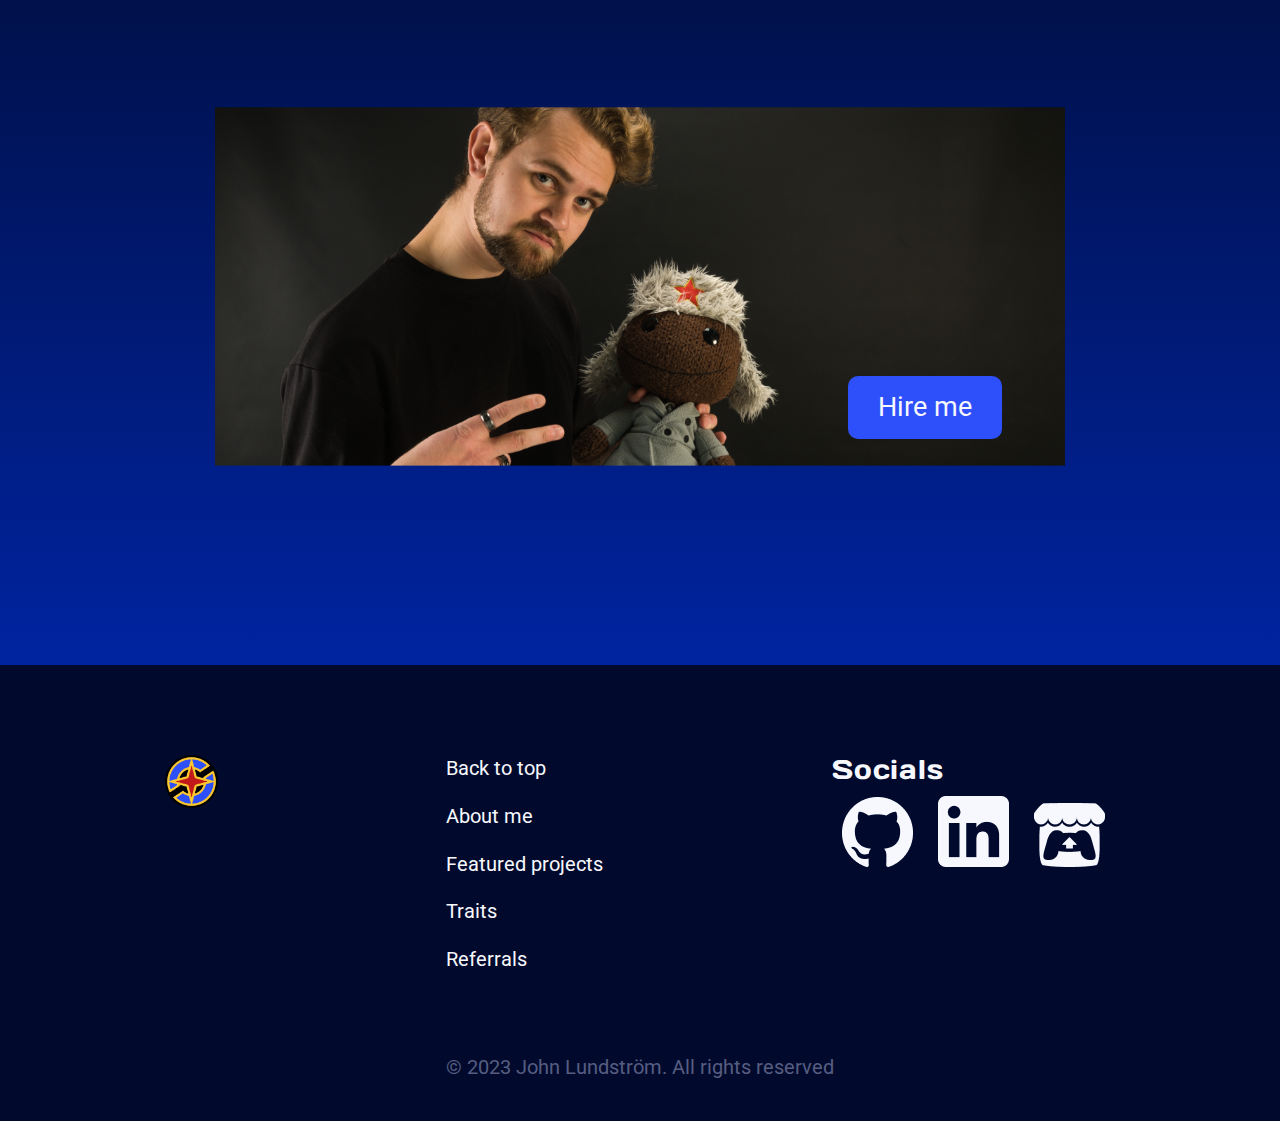
==== commit e99cde84: "Updates minor spelling mistakes" ====
--- a/index.html
+++ b/index.html
@@ -155,7 +155,7 @@
                 always learn something, even from the unlikeliest of places, if
                 you are <em>open and willing to listen</em>. Frequently I find
                 myself asking people within other disciplines questions and
-                being able to apply it to my own
+                being able to apply it to my own.
               </p>
             </div>
             <img
@@ -216,7 +216,7 @@
                 don't say "I can't do that", I say
                 <em>"How do you do that and how do you do it well?"</em>. I
                 research, I analyze, I implement, and I iterate. I never want to
-                feel like I'm standing still and I strive to be a
+                feel like I'm standing still, and I strive to be a
                 <em>lifelong learner</em>.
               </p>
             </div>
